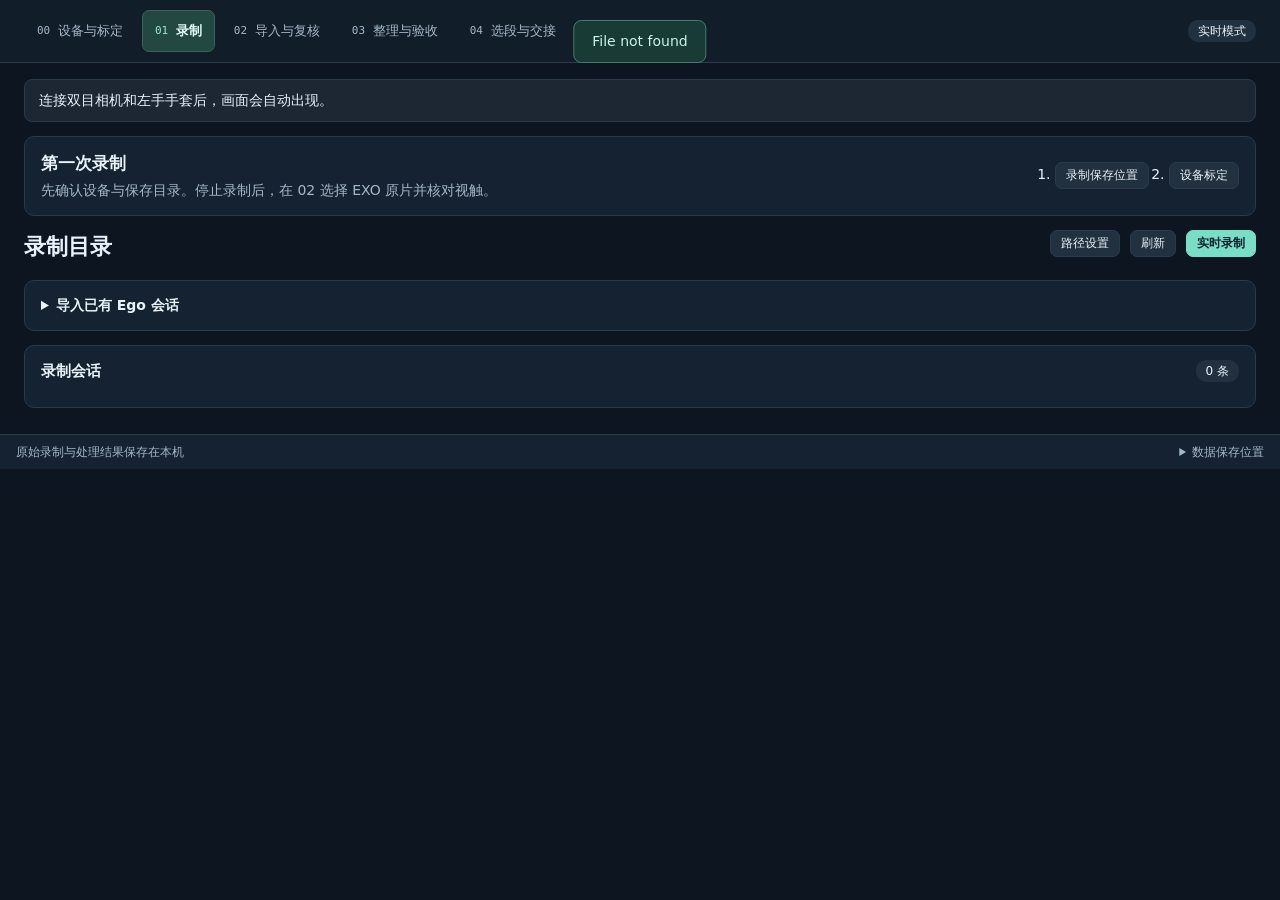
==== web/ego-workbench/capture/index.html @ d5cd76cb "Stage capture intake, review and processing as numbered steps" ====
<!doctype html>
<html lang="zh-CN"><head><meta charset="UTF-8"><meta name="viewport" content="width=device-width, initial-scale=1">
<title>Ego · 双目与手套采集</title><link rel="stylesheet" href="./style.css?v=capture-steps-1"></head>
<body>
<nav id="standaloneLinks" class="capture-tools release-links" aria-label="工作台" hidden>
  <a href="/ego-capture/" aria-current="page">采集与处理</a>
  <a href="/workflow/">物理交互工作流</a>
</nav>
<nav class="capture-tools" aria-label="采集工具">
  <div class="capture-tabs" role="tablist" aria-label="采集分栏">
    <button type="button" id="tabCalib" class="tab" data-tab="calib" role="tab" aria-controls="calib" aria-selected="false" tabindex="-1"><span aria-hidden="true">00</span>设备与标定</button>
    <button type="button" id="tabDirectory" class="tab active" data-tab="directory" role="tab" aria-controls="directory" aria-selected="true"><span aria-hidden="true">01</span>录制</button>
    <button type="button" id="tabIntake" class="tab" data-tab="intake" role="tab" aria-controls="intake" aria-selected="false" tabindex="-1"><span aria-hidden="true">02</span>导入与复核</button>
    <button type="button" id="tabQuality" class="tab" data-tab="quality" role="tab" aria-controls="quality" aria-selected="false" tabindex="-1"><span aria-hidden="true">03</span>整理与验收</button>
    <button type="button" id="tabReview" class="tab" data-tab="review" role="tab" aria-controls="review" aria-selected="false" tabindex="-1"><span aria-hidden="true">04</span>选段与交接</button>
  </div>
  <span id="modeTag" class="tag">实时模式</span>
</nav>
<main>
<aside id="jobPanel" class="job-panel hidden"><span class="spinner"></span>
<div><strong id="jobTitle"></strong><p id="jobText"></p></div></aside>
<div id="notice" role="status" aria-live="polite">连接双目相机和左手手套后，画面会自动出现。</div>
<div id="originBanner" role="alert" class="hidden"></div>

<section id="directory" class="page active" role="tabpanel" aria-labelledby="tabDirectory">
<section id="firstCaptureHelp" class="card capture-start" aria-labelledby="firstCaptureTitle">
  <div>
    <h2 id="firstCaptureTitle">第一次录制</h2>
    <p>先确认设备与保存目录。停止录制后，在 02 选择 EXO 原片并核对视触。</p>
  </div>
  <ol aria-label="录制步骤">
    <li><button type="button" class="small" data-open-capture-paths="storage">录制保存位置</button></li><li><button id="firstCaptureCalibration" type="button" class="small">设备标定</button></li>

  </ol>
</section>
<div class="section-heading" id="directoryHeading"><div><h2>录制目录</h2></div>
<div class="toolbar directory-actions">
<button type="button" class="small" data-open-capture-paths="storage">路径设置</button><button type="button" id="refreshSessions" class="small">刷新</button>
<button type="button" id="captureLive" class="small primary" aria-expanded="false" aria-controls="live">实时录制</button>
</div></div>
<details id="importPanel" class="card directory-import">
<summary>导入已有 Ego 会话</summary>
<p>先解压会话 ZIP，再把整个会话文件夹复制到这里。EXO 视频在「标定与同步」中单独选择。</p>
<div class="directory-path"><code id="captureInboxPath">正在读取导入目录…</code><button type="button" class="small quiet" data-copy-text="captureInboxPath" disabled>复制路径</button></div>
<p id="captureImportStatus" class="muted" role="status"></p></details>

<section id="live" class="page" aria-labelledby="liveTitle" hidden>
<div class="section-heading live-heading"><h3 id="liveTitle" tabindex="-1">实时录制</h3>
<div class="toolbar"><button type="button" id="liveOpenQr" class="small">同步二维码</button>
<button type="button" id="liveRefreshSources" class="small">刷新设备</button>
<button type="button" id="liveBackToDirectory" class="small">返回录制目录</button></div></div>
<article class="card quick-record">
<label>录制名称<input id="recordingName" maxlength="80" placeholder="录制 001" autocomplete="off"></label>
<div class="record-buttons"><span id="recordTimer" class="record-timer">未录制</span>
<button id="startRecord" class="primary" aria-describedby="recordReadiness" disabled>开始录制</button>
<button id="stopRecord" disabled>停止并保存</button></div>
<p id="recordReadiness" class="capture-readiness" role="status">正在检查录制设备…</p>
<label id="contactCalibrationOption" class="check" hidden><input id="contactCalibrationEnabled" type="checkbox" checked>任务前后做视触校准</label>
<div id="liveContactCalibration" class="live-contact-calibration" hidden>
<p id="liveContactPrompt" role="status"></p><button id="contactTaskBoundary" class="primary" type="button"></button>
</div>
<p id="recordingInfo" class="muted" role="status"></p>
</article>
<p id="liveSourceError" class="muted" role="status" hidden></p>
<div class="live-camera-grid">
<div class="camera-grid live-stereo">
<article class="card camera-source">
<div class="card-title"><h2>头戴双目 · CAM 0</h2><span id="resolution0" class="tag">—</span></div>
<figure class="feed"><img id="cam0" alt="头戴相机 CAM 0 实时画面"><div id="empty0" class="empty">等待相机画面</div></figure>
<label>双目串口<select data-capture-serial="camera" aria-label="头戴 CAM 0 双目串口" disabled><option value="">自动识别</option></select></label>
</article>
<article class="card camera-source">
<div class="card-title"><h2>头戴双目 · CAM 1</h2><span id="resolution1" class="tag">—</span></div>
<figure class="feed"><img id="cam1" alt="头戴相机 CAM 1 实时画面"><div id="empty1" class="empty">等待相机画面</div></figure>
<label>双目串口<select data-capture-serial="camera" aria-label="头戴 CAM 1 双目串口" disabled><option value="">自动识别</option></select></label>
</article></div>
<div class="camera-grid live-exo">
<article class="card camera-source">
<div class="card-title"><h2>EXO 1</h2><span id="exoStatus1" class="tag">未使用</span></div>
<figure class="feed"><img id="exoPreview1" alt="EXO 1 实时画面"><div id="exoEmpty1" class="empty">选择相机后预览</div></figure>
<label>视频来源<select data-capture-exo="exo1" aria-label="EXO 1 视频来源" disabled><option value="">不使用</option></select></label>
</article>
<article class="card camera-source">
<div class="card-title"><h2>EXO 2</h2><span id="exoStatus2" class="tag">未使用</span></div>
<figure class="feed"><img id="exoPreview2" alt="EXO 2 实时画面"><div id="exoEmpty2" class="empty">选择相机后预览</div></figure>
<label>视频来源<select data-capture-exo="exo2" aria-label="EXO 2 视频来源" disabled><option value="">不使用</option></select></label>
</article>
<article class="card camera-source">
<div class="card-title"><h2>EXO 3</h2><span id="exoStatus3" class="tag">未使用</span></div>
<figure class="feed"><img id="exoPreview3" alt="EXO 3 实时画面"><div id="exoEmpty3" class="empty">选择相机后预览</div></figure>
<label>视频来源<select data-capture-exo="exo3" aria-label="EXO 3 视频来源" disabled><option value="">不使用</option></select></label>
</article></div>
</div>
<article class="card quick-glove">
<div><h2>左手手套</h2><p id="gloveLiveStatus" class="muted">等待手套数据</p></div>
<div class="glove-preview" aria-hidden="true"><canvas id="gloveRawPreview" width="230" height="120"></canvas></div>
<label>手套串口<select data-capture-serial="glove" aria-label="手套串口" disabled><option value="">自动识别</option></select></label>
</article>
<details class="card live-qr" id="liveQrPanel"><summary>同步二维码</summary>
<div class="card-title"><div class="qr-actions">
<button id="toggleLiveQr" type="button" class="small" aria-controls="liveQrBody" aria-expanded="true">收起</button>
<button id="enlargeLiveQr" type="button" class="small quiet" disabled>放大</button>
</div></div>
<p id="phoneQrSetup" class="muted">手机连到和电脑相同的 Wi-Fi，打开下方地址。把手机放在标定板旁，让各路相机拍同一个持续更新的二维码。</p>
<div id="phoneQrLinkRow" class="directory-path" hidden><a id="phoneQrLink" target="_blank" rel="noopener"></a><button type="button" class="small quiet" data-copy-text="phoneQrLink">复制手机地址</button></div>
<p id="phoneQrMissing" class="muted">还没有手机地址。若已启动独立二维码服务，在下方填写它的局域网地址。</p>
<details id="phoneQrSettings" class="compact-details"><summary>设置手机地址</summary>
<form id="phoneQrAddressForm" class="phone-qr-address">
<label>二维码服务地址<input id="phoneQrAddress" type="url" placeholder="http://电脑局域网IP:端口/" autocomplete="off"></label>
<button type="submit" class="small">保存地址</button>
<p id="phoneQrAddressStatus" role="status" class="muted"></p>
</form></details>
<div id="liveQrBody" class="qr-display-slot">
<div id="liveQrDisplay" class="qr-clock-display">
<div id="liveQrCode" class="qr-canvas" aria-label="采集电脑时钟二维码" hidden></div>
<p id="liveQrStatus" class="muted" role="status">未录制，二维码已暂停</p>
</div></div>
<dialog id="liveQrDialog" class="qr-dialog" aria-labelledby="liveQrDialogTitle">
<div class="card-title"><h2 id="liveQrDialogTitle">同步二维码</h2>
<form method="dialog"><button type="submit" class="small">关闭放大</button></form></div>
<div id="liveQrDialogBody" class="qr-display-slot"></div>
</dialog>
</details>
<details class="card live-more" id="liveMore"><summary>更多录制工具</summary>
<div class="status-strip">
<div><i id="cameraDot"></i><span>双目相机</span><strong id="cameraStatus">检查连接…</strong></div>
<div><i id="gloveDot"></i><span>手套</span><strong id="gloveStatus">检查连接…</strong></div>
<div><i id="poseDot"></i><span>手部姿态</span><strong id="poseStatus">模型启动中…</strong></div></div>
<details class="compact-details"><summary>分项录制与研究标记</summary>
<div class="form-grid">
<label>物体编号<input id="objectId" maxlength="64" placeholder="例如 cup_01" required></label>
<label>场景编号<input id="sceneId" value="scene_001" maxlength="64" required></label>
<label>材质<select id="material"><option value="unknown" selected>未确认</option><option value="foam">泡沫</option><option value="transparent">透明</option><option value="opaque">不透明参照</option><option value="other">其他</option></select></label>
<label>数据划分<select id="split"><option value="train">训练集</option><option value="val">验证集 · 另一物体</option><option value="test">测试集 · 再一个物体</option></select></label>
</div>

<div class="toolbar"><button id="startDetailedRecord" type="button" class="small" disabled>按研究设置开始</button></div>
<button id="startUnlimitedRecord" type="button" class="small" disabled>不限额录制</button>
<p class="muted">仅长时实验使用。跳过会话时长、大小和可用空间检查。</p>

<div class="markers"><button id="contactMarker" class="small quiet">标记接触</button>
<button id="releaseMarker" class="small quiet">标记松开</button>
<span>标记供复查定位</span></div>

</details>
<article class="camera-diagnostics">
<div class="toolbar"><span id="previewStale" class="tag hidden">预览数据过期</span>
<button id="replay" class="small quiet">历史回放</button>
<button id="liveMode" class="small quiet">返回实时</button></div>
<section class="live-hand pose-card"><div class="card-title"><h2>实时手套骨架与触觉</h2><div class="status-tags"><span id="emfPoseTag" class="tag soft">—</span><span id="retargetStatus" class="tag">等待 SDK</span></div></div><div class="hand-controls"><label class="number-label"><input type="checkbox" id="handTactileToggle" checked> EMF 图层</label><label class="number-label"><input type="checkbox" id="handPressureToggle" checked> 触觉点</label><span id="handFrameTag" class="tag soft">wrist_local</span></div><div id="handCamBanner" class="hand-banner hidden"></div><div class="hand-view"><div class="hand-stage"><canvas id="handSkeletonCanvas" width="920" height="1080" aria-label="25 点手部骨骼三维可视化"></canvas></div><div class="hand-side"><div class="hand-legend" id="handLegend"></div><div class="hand-readout" id="handReadout">等待 25 点骨骼数据。</div><p class="hand-hint">拖拽旋转 · 滚轮缩放 · 双击复位。压感图层显示原始计数，绘制圆垫需要静置基线。</p>
<details class="compact-details"><summary>触觉图层说明</summary><p class="hand-hint">骨架是手套 SDK 输出的腕部局部姿态。EMF 图层显示各指响应，触觉点按原始压感计数显示强弱。点位按传感器分区近似铺在手上。采集静置基线后可显示相对基线的变化。</p></details></div></div><div id="emfPoseGrid" class="pose-grid"><span class="muted">等待有效手套帧。</span></div><p id="skeletonStatus" class="muted">25 点骨骼：等待 SDK。</p><details class="compact-details"><summary>24 个关节角与 25 点坐标（数值）</summary><div id="jointCommandGrid" class="joint-grid"><span class="muted">等待官方关节角输出。</span></div></details></section>
<details class="link-diagnostics">
  <summary><strong>设备诊断与链路统计</strong><span id="modeBadge" class="tag soft">实时</span></summary>
  <dl class="link-stats" id="linkStats">
    <div><dt>相机帧</dt><dd id="camFrames">0</dd></div>
    <div><dt>相机无效／残帧</dt><dd id="camBad">0</dd></div>
    <div><dt>相机速率</dt><dd id="camRate">— Hz</dd></div>
    <div><dt>相机字节</dt><dd id="camBytes">0</dd></div>
    <div><dt>手套帧</dt><dd id="gloveFrames">0</dd></div>
    <div><dt>手套无效／残帧</dt><dd id="gloveBad">0</dd></div>
    <div><dt>手套速率</dt><dd id="gloveRate">— Hz</dd></div>
    <div><dt>手套字节</dt><dd id="gloveBytes">0</dd></div>
    <div><dt>本次录制 · 相机</dt><dd id="sessCam">—</dd></div>
    <div><dt>本次录制 · 手套</dt><dd id="sessGlove">—</dd></div>
    <div><dt>磁盘剩余</dt><dd id="diskFree">—</dd></div>
  </dl>
  <p class="muted">帧、速率和字节从设备连接起算。本次录制的增量随会话保存。</p>
  <p class="muted" id="clockStatus">相机校时：未发送。视触时间对应仍未验证。</p>
  <div id="deviceReport" class="muted"></div>
  <p class="muted">串口双路 HEVC 采用 COBS 与 protobuf 协议。</p>
</details>

</article>
<div class="bottom-grid">
<article class="card">
<div class="card-title"><h2>实时触觉监测</h2><span id="touchStale" class="tag hidden">触觉数据过期</span><span id="touchBadge" class="tag">等待数据</span></div>
<p class="chart-label">最近的触觉响应 · 原始计数</p><canvas id="touchCanvas" width="900" height="160" aria-label="触觉原始响应随时间变化"></canvas>
<div class="raw-tactile-grid"><div><p class="chart-label">23 × 20 原始压感网格</p><canvas id="pressureCanvas" width="460" height="300" aria-label="23乘20压感原始网格"></canvas>
</div><div><p class="chart-label">手套原始传感器值</p><canvas id="sensorCanvas" width="360" height="110" aria-label="手套传感器原始值"></canvas></div></div>
<div class="touch-controls"><button id="baseline">采集静置基线 · 3 秒</button>
<span id="touchValue" class="muted">原始相对值，尚未换算为压力</span><span id="pressureValue" class="muted">压感网格等待数据</span></div>
<p id="sensorSummary" class="muted">等待手套触觉通道数据…</p>
<details><summary>数据含义与局限</summary><p>界面显示配置选定的字节通道原始值（按 2026-09-17 探针证据分组到各手指位点；位点分组尚未由操作员显式确认）。基线为相对响应，不是压力标定。「采集静置基线 · 3 秒」同时保存接触字节的逐字节中位数与 23×20 压感网格的逐格中位数（后者是触觉点图层的静置零点；缺失时该图层不画接触圆垫）。原始计数无单位、无标定曲线，两者都不是压力。手套厂牌/型号/IMU 未确认（VID 0483 / PID 5739 仅为通用 STM32 串口设备）。</p></details>
</article>
<article class="card guided-card" id="guidedCapture" aria-label="单次时间轴分项采集">
<div class="card-title"><h2>单次时间轴 · 分项采集</h2><span id="guidedProgress" class="tag">准备中</span></div>
<label class="guided-source">分项时间轴<select id="guidedSource"><option value="">新建时间轴</option></select></label>
<p id="guidedObjectHint" class="muted">一条时间轴使用同一个交互物体，可连续采集多段操作并为每段填写标签。</p>
<div id="guidedGroups" class="guided-groups" role="group" aria-label="采集分组"></div>
<div id="guidedStatus" class="guided-status" role="status" aria-live="polite">正在读取采集任务…</div>
<div id="guidedRows" class="guided-rows"></div>
<div class="toolbar guided-actions"><button id="guidedFinish" class="primary" disabled>■ 保存整条时间轴</button><button id="guidedNew" class="small" disabled>新建下一条时间轴</button><button id="guidedUndo" class="small hidden">撤销移除</button></div>
<div id="guidedSelected" class="muted" role="status"></div>
<button id="guidedReview" type="button" class="small" disabled>复查所选片段</button>
<div id="guidedTimeline" class="guided-timeline" aria-label="已录制任务片段"></div>
<p id="guidedSession" class="muted"></p>
<details><summary>分项采集说明</summary><p class="muted">分项之间仍持续录制。选择一种类型并填写标签，开始与结束只标记本段时间；采集完多段后再保存整条时间轴。</p><p class="muted">参考分段按需要录，主要时间用于采集实际操作。成功和失败都可以保留为独立分段。</p></details>
</article>
</div>
</details>
</section>


<article class="card directory-list" id="directoryList"><div class="card-title"><h3>录制会话</h3><span id="sessionCount" class="tag">0 条</span></div>
<div id="sessionTable" class="session-list"></div>
<select id="sessionSelect" hidden aria-label="当前录制"></select></article>
</section>
<section id="quality" class="page card directory-quality" role="tabpanel" aria-labelledby="tabQuality" hidden>
<div class="section-heading session-heading"><div><h3 id="qualityTitle" tabindex="-1">整理与验收</h3><p id="qualityRecording" class="muted"></p></div>
<label>录制会话<select id="qualitySession"></select></label></div>
<p id="qualityChoose" class="muted">请选择一条已保存的录制。</p>
<div id="qualityContent" hidden>
<article class="card qc-processing">
<div class="card-title"><h3>录制整理</h3><span id="qcStatus" class="tag" role="status">待整理</span></div>
<p id="qualityIntakeSummary" class="muted"></p>
<div id="qcMetrics" class="qc-metrics" hidden>
<div><span>双目配对</span><strong id="qcStereoCount">—</strong></div>
<div><span>有效手套帧</span><strong id="qcGloveCount">—</strong></div>
<div><span>接触候选区间</span><strong id="qcContactCount">—</strong></div></div>
<p id="qcJobMessage" class="qc-message muted" role="status"></p>
<div class="toolbar"><button type="button" id="closeQuality" class="small">回到 02 导入与复核</button>
<button type="button" id="process" class="primary">开始整理</button>
<button type="button" id="qualityOpenReview" class="small" disabled>去 04 选段与交接</button></div>
</article>
<div class="qc-calibration-grid">
<article class="card">
<div class="card-title"><h3>本次录制使用的标定</h3></div>
<p class="muted">整理使用保存录制时记录的参数和触觉基线。设备的重新标定入口在 00。</p>
<dl id="qcOriginalSetup" class="qc-facts"></dl>
<div class="toolbar"><button type="button" id="openDeviceCalibration" class="small">去 00 标定设备</button></div>
</article>
<article class="card">
<div class="card-title"><h3>对照其他录制的标定</h3></div>
<p class="muted">选一条历史录制查看参数记录和验证状态，仅用于对照。</p>
<label>对照录制<select id="reviewSetup"></select></label>
<p id="reviewSetupStatus" class="muted" role="status"></p>
</article></div>
<article class="card">
<div class="card-title"><h3>同步检查</h3><span id="qcQrStatus" class="tag"></span></div>
<dl id="qcSyncFacts" class="qc-facts"></dl><dl id="qcIntakeFacts" class="qc-facts" hidden></dl>
<p class="muted">二维码结果用于校正视频时间。手套的采样延迟可在「标定与同步」用一次可见的触觉动作检查。</p>
<details class="compact-details"><summary>查看完整整理报告</summary><pre id="qualitySummary" class="muted"></pre></details>
</article></div>
</section>
<section id="review" class="page" role="tabpanel" aria-labelledby="tabReview" hidden>
<div class="section-heading session-heading">
<div><h2>选段与交接</h2><p id="sessionSummary" class="review-session-summary muted" role="status">选择录制后可以复查双目、触觉和事件。</p></div>
<label>录制会话<select id="reviewSession"></select></label></div>
<p id="reviewEmpty" class="card muted">从上方选择一条录制。</p>
<button id="reviewStartQuality" type="button" class="primary" hidden>去 03 整理与验收</button>
<div id="reviewContent" hidden>
<div class="review-layout">
<article class="card review-player" aria-labelledby="reviewPlayerTitle">
<div class="card-title"><h3 id="reviewPlayerTitle">双目回放</h3><span id="reviewTime" class="tag">—</span></div>
<div class="camera-grid review-cameras">
<figure><div class="feed"><img id="reviewImage0" class="review-image" alt="复查相机 0"><span class="empty">暂无 CAM 0 画面</span></div><figcaption>CAM 0</figcaption></figure>
<figure><div class="feed"><img id="reviewImage1" class="review-image" alt="复查相机 1"><span class="empty">暂无 CAM 1 画面</span></div><figcaption>CAM 1</figcaption></figure>
</div>
<div class="review-timeline">
<input id="reviewSlider" type="range" min="0" max="0" step="1" value="0" aria-label="定位双目回放帧">
<div class="review-timeline-times"><span id="reviewTimelineStart">—</span><span id="reviewTimelineEnd">—</span></div>
</div>
<div class="toolbar review-playback">
<button id="reviewPlay" type="button" class="small primary" disabled>播放</button>
<button id="reviewPrevious" type="button" class="small" disabled>上一帧</button>
<button id="reviewNext" type="button" class="small" disabled>下一帧</button>
<label class="review-speed">倍速<select id="reviewSpeed"><option value="0.5">0.5×</option><option value="1" selected>1×</option><option value="2">2×</option><option value="4">4×</option></select></label>
<label class="check"><input id="reviewLoop" type="checkbox">循环</label>
<span id="reviewFrameTag" class="muted">0 / 0 帧</span></div>
<p id="reviewPlaybackNote" class="muted" role="status"></p>
<button id="reviewContactCalibration" type="button" class="small" hidden>核对视触校准</button>
<button id="reviewOpenQuality" type="button" class="small" hidden>查看本次录制的整理详情</button>
</article>
<aside class="review-side">
<article class="card review-range-card">
<div class="card-title"><h3>复查范围</h3></div>
<label>录制分段<select id="reviewSegment"><option value="">整条会话</option></select></label>
<p id="reviewRangeStats" class="muted" role="status">整条会话</p>
<div class="toolbar">
<button id="reviewOpenEvents" type="button" class="small primary" aria-controls="reviewAnnotations" aria-expanded="false">展开事件标注</button>
<button id="reviewOpenWorkflow" type="button" class="small" hidden>在工作流查看</button>
</div>
</article>
<details class="card review-events" id="reviewAnnotations">
<summary>事件标注 <span id="reviewAnnotationScope" class="muted">整条会话</span></summary>
<form id="manualEventForm" class="manual-event-form" hidden>
<div class="card-title"><h4>在当前帧补标</h4><span id="manualEventTime" class="tag">—</span></div>
<label>事件标签<input id="manualEventLabel" required maxlength="80" placeholder="例如 首次接触"></label>
<label>备注（可选）<input id="manualEventNote" maxlength="500"></label>
<div class="toolbar"><button id="manualEventSave" class="small primary" type="submit">保存标注</button><button id="manualEventCancel" class="small" type="button" hidden>取消编辑</button></div>
</form>
<p id="manualEventStatus" class="muted" role="status"></p>
<div id="manualEventList" class="manual-event-list"></div>
<div class="recorded-tactile-layout">
<div id="eventReview" class="muted">展开后读取所选区间的触觉事件。</div>
<div class="recorded-pressure"><strong>手套原始压感</strong>
<canvas id="recordedPressure" width="220" height="253" aria-label="当前回放时间的手套原始触觉矩阵"></canvas>
<p id="recordedPressureTime" class="muted">定位到某一时刻后显示。</p>
<div class="recorded-hand">
<strong>手套骨架 · 腕部局部</strong>
<div class="hand-layer-options">
<label class="check"><input id="recordedTaxelToggle" type="checkbox" checked>触觉点</label>
<label class="check"><input id="recordedEmfToggle" type="checkbox" checked>EMF 图层</label>
</div>
<canvas id="recordedHandCanvas" width="320" height="300" aria-label="当前回放时间的原始手套骨架和触觉图层"></canvas>
<p id="recordedHandStatus" class="muted" role="status">定位到某一时刻后显示。</p>
</div></div></div>
<details data-full-workflow class="review-policy compact-details" id="reviewPolicy">
<summary>工作流 04 候选标注</summary>
<div class="toolbar"><button type="button" id="refreshPolicyLabels" class="small" disabled>刷新候选</button></div>
<p id="policyLabelStatus" class="muted" role="status">选择已加入工作流的片段后查看。</p>
<div id="policyLabels" class="policy-labels"></div></details>
</details>
<details class="card review-range-editor" id="reviewPublish">
<summary>自选区间与送入工作流</summary>
<div class="toolbar">
<button id="reviewMarkStart" type="button" class="small">设当前时间为起点</button>
<button id="reviewMarkEnd" type="button" class="small">设当前时间为终点</button>
</div>
<div class="form-grid">
<label>开始（秒）<input id="workflowSegmentStart" type="number" min="0" step="0.000001"></label>
<label>结束（秒）<input id="workflowSegmentEnd" type="number" min="0" step="0.000001"></label>
<label>片段名<input id="workflowSegmentName" maxlength="96" placeholder="例如 normal-1"></label>
<label>类别<select id="workflowSegmentCategory"><option value="normal">正常操作</option><option value="miss">抓取失败</option><option value="adjust">调整操作</option><option value="abort">中止操作</option><option value="reference">标定／参考</option></select></label>
</div>
<div class="toolbar"><button id="reviewPreviewRange" type="button" class="small">应用选区</button><button id="workflowSegmentPublish" type="button" class="small">加入工作流</button></div>
<p id="workflowSegmentStatus" class="muted" role="status"></p>
</details>
<details class="card compact-details"><summary>录制文件</summary>
<div class="toolbar"><button id="exportBtn" type="button" class="small">导出完整原始录制 ZIP</button><button id="deleteSession" type="button" class="small quiet danger">删除所选录制</button></div>
<div id="exportReceipt" class="export-receipt" hidden>
<p id="exportMessage" role="status"></p>
<div class="directory-path"><code id="exportLocation"></code><button type="button" class="small quiet" data-copy-text="exportLocation">复制 ZIP 路径</button></div>
</div><div id="loaderResult" class="loader-result"></div></details>
</aside></div>
</div>
</section>
<section id="calib" class="page" role="tabpanel" aria-labelledby="tabCalib" hidden>
<div class="section-heading calib-heading"><h2>设备与标定</h2>
<div class="toolbar"><a class="small tool-link" href="./api/exo/board.png" download="ego-charuco-8x5-25mm.png">下载桌面标定板</a>
<button id="calibOpenLive" type="button" class="primary small">去 01 录制</button></div></div>
<nav class="calib-nav" aria-label="标定工具">
<button type="button" data-calib-view="calibDevices" aria-controls="calibDevices" aria-pressed="true">当前设备标定</button>

<button type="button" data-calib-view="calibAdvanced" aria-controls="calibAdvanced" aria-pressed="false">高级工具</button>
</nav>


<div id="calibDevices" class="calib-pane">
<div class="calib-actions-grid">
<article class="card calib-task">
<div class="card-title"><h3>左右目确认</h3><button id="refreshCalib" type="button" class="small quiet">刷新设备</button></div>
<p class="muted">遮住一只镜头，观察哪一路变暗，再指定物理左右目。</p>
<div id="eyeCheckRows" class="calib-eye-fields" role="status">正在读取相机…</div>
<div class="toolbar"><button id="submitEyeCheck" class="primary">保存左右目</button></div>
</article>
<article class="card calib-task qnbot-calibration-card">
<div class="card-title"><h3>左手手套</h3></div>
<div class="toolbar"><button id="calibTouchBaseline" type="button" class="small">采集静置基线 · 3 秒</button></div>
<p class="muted" id="calibBaselineStatus"></p>
<div id="qnbotCalibrationState" class="muted" role="status">正在读取 OpenXR 标定…</div>
<div class="toolbar"><button id="startQnBotCalibration" class="primary">重新标定 OpenXR</button><button id="reuseQnBotCalibration" class="small">使用上次标定</button><button id="captureQnBotCalibration" class="small" disabled>采集当前姿势</button><button id="cancelQnBotCalibration" class="small" disabled>取消</button></div>
</article>
</div>
<details class="card calib-diagnostics"><summary>设备参数与校验状态</summary>
<div class="toolbar calibration-evidence-tools">
  <label>查看来源 <select id="deviceEvidenceSource"><option value="">当前连接设备</option></select></label>
  <input id="deviceEvidenceFile" type="file" accept=".json,application/json" hidden>
  <button type="button" id="openDeviceEvidenceFile" class="small">打开标定档案</button>
  <button type="button" class="small" data-open-capture-paths="calibration">设置 EXO 与手套档案</button>
</div>
<div id="liveDeviceEvidence">
  <div id="calibPanels" class="calib-grid"></div>
  <details><summary>完整校验条件</summary><div id="calibWizard" class="muted"></div>
  <ul id="calibUnverified" class="muted"></ul></details>
</div>
<div id="savedDeviceEvidence" hidden>
  <p id="deviceEvidenceStatus" class="muted" role="status"></p>
  <div id="deviceEvidenceItems" class="calib-grid"></div>
</div></details>
</div>

<div id="calibAdvanced" class="calib-pane" hidden>
<article class="card calib-task"><div class="card-title"><h3>手与相机空间标定</h3></div>
<details class="compact-details"><summary>AprilTag 坐标约定</summary>
<p>腕部为原点，单位为米。+x 朝手背，+y 朝拇指，+z 朝手指。验证精度需要独立留出点。</p></details>
<div id="markerLayoutRows" class="muted">正在读取标记…</div>
<div class="toolbar"><button id="addMarkerRow" class="small">添加标记</button>
<button id="saveMarkerLayout" class="small">保存位置</button>
<button id="runMarkerCalibration" class="primary">用实时画面标定</button>
<button id="useSessionFrame" class="small">用录制帧标定</button></div>
<div id="markerCalibResult" class="loader-result"></div>
<p class="muted small-text" id="markerLayoutNote"></p></article>
<details id="probe" class="card compact-details"><summary>手套标定、触觉映射与实时诊断</summary>
<div class="section-heading"><div><h2>触觉信号</h2><p>实时查看并采集原始触觉响应。手势状态仅作为可复现输入记录，不自动解释为压力或关节角。</p></div><span id="probeVersionTag" class="tag">映射版本 —</span></div>
<div class="probe-action-grid">
<article class="card"><div class="card-title"><h2>触觉状态采集</h2><span id="probeBaselineTag" class="tag">基线未采集</span></div><div id="probeStatuses" class="muted"></div><div class="toolbar"><label>按压位置<select id="probePos"></select></label><button id="probeBaseline" class="primary">静置基线 3 秒</button><button id="probePress" class="small">按压 4 秒</button><button id="probeBend" class="small">弯曲对照 4 秒</button><button id="probeRest" class="small">静置对照 4 秒</button></div><div class="toolbar"><button id="probeRelaxed" class="small">正常放松手掌静置 4 秒</button><button id="probeFist" class="small">手掌握拳 4 秒</button><button id="probeTogether" class="small">五指并拢 4 秒</button><button id="probeRefresh" class="small quiet">刷新结果</button></div><div id="probeTrialInfo" class="muted">先采集基线，再采集手势或按压状态。</div><div class="probe-plots"><div><p class="chart-label">试验时序</p><canvas id="probeTrialCanvas" width="640" height="170"></canvas></div><div><p class="chart-label">各通道响应</p><canvas id="probeTrialBars" width="640" height="120"></canvas></div></div><div id="probeCandidates"></div><div id="probeDiscovery"></div></article>
<article class="card"><div class="card-title"><h2>一键采集 24 步状态序列</h2><span id="probeSeqTag" class="tag">未运行</span></div><div id="probeSeqStatus" class="muted">包含放松、握拳、五指并拢、弯曲、按压和对照。</div><div class="toolbar"><button id="probeSeqStart" class="primary">开始序列</button><button id="probeSeqStop" class="small" disabled>停止</button></div><div id="probeSeqResults" class="muted">尚无完成步骤。</div></article>
</div>
<details class="compact-details"><summary>高级：运动标定、映射标签与解码审计</summary><article class="card"><div class="card-title"><h2>运动传感组标定</h2><span id="mcalTag" class="tag">未运行</span></div><div id="mcalStatus" class="muted">尚未运行。</div><div class="toolbar"><button id="mcalStart" class="small">开始运动标定</button><button id="mcalStop" class="small" disabled>停止</button></div><div id="mcalResults" class="muted"></div><div id="mcalResult" class="muted"></div></article><article class="card"><h2>映射标签（操作员确认）</h2><div class="probe-labels" id="probeLabels"></div><div class="toolbar"><label>备注<input id="probeNote" maxlength="200"></label><button id="probeSaveMap" class="small">保存映射</button></div></article><article class="card"><h2>试验矩阵与解码审计</h2><div id="probeMatrix" class="muted">尚无试验记录。</div><details><summary>原始字节审计</summary><div id="probeDecodeAudit" class="muted">尚无数据。</div></details></article></details>
</details>
</div>
</section>
<section id="intake" class="page" role="tabpanel" aria-labelledby="tabIntake" hidden>
<div class="section-heading intake-heading"><h2>导入与复核</h2>
<label>录制会话 <select id="calibSyncSession"></select></label></div>
<div class="card intake-summary">
<p id="intakeSummary" class="muted" role="status">选择一条已保存的录制。</p>
<button id="calibOpenSnapshot" type="button" class="primary" disabled>去 03 整理与验收</button>
</div>
<nav class="calib-nav" aria-label="录后检查">
<button type="button" data-calib-view="calibClocks" aria-controls="calibClocks" aria-pressed="true">EXO 原片与标定</button>
<button id="calibContactTab" type="button" data-calib-view="calibContact" aria-controls="calibContact" aria-pressed="false" hidden>视触复核</button>
</nav>
<section id="calibContact" class="calib-pane" aria-labelledby="contactReviewTitle" hidden>
<div id="contactCalibrationReview" class="card contact-calibration-review">
<header class="contact-review-header">
<h3 id="contactReviewTitle" tabindex="-1">视触校准</h3>
<div class="contact-review-controls">
<div id="contactReviewParts" class="contact-review-parts" role="radiogroup" aria-label="任务时段">
<label><input type="radio" name="contactPart" value="before" checked><span>任务前<small class="contact-part-state" hidden></small></span></label>
<label><input type="radio" name="contactPart" value="after"><span>任务后<small class="contact-part-state" hidden></small></span></label>
</div>
<select id="contactReviewCamera" aria-label="相机"></select>
</div>
</header>
<p id="contactReviewStatus" class="contact-review-status" role="status" hidden></p>
<button id="retryContactPreview" type="button" class="small" hidden>准备复核画面</button>
<div id="contactReviewFrames" hidden>
<div class="contact-review-images">
<figure><figcaption>上一帧 <time id="contactPreviousTime"></time></figcaption><img id="contactPreviousImage" alt="上一帧画面"></figure>
<figure class="contact-current-frame"><figcaption>首次接触帧 <time id="contactCurrentTime"></time></figcaption><img id="contactCurrentImage" alt="待确认的首次接触画面"></figure>
</div>
<div class="contact-review-step">
<button id="contactPreviousFrame" aria-label="上一帧" type="button">‹</button>
<input id="contactFrame" type="range" aria-label="接触帧" step="1">
<button id="contactNextFrame" aria-label="下一帧" type="button">›</button>
<output id="contactFrameCount"></output>
</div>
</div>
<div id="contactReviewTactile" class="contact-review-tactile" hidden>
<div class="contact-touch-time">
<label for="contactTouch">触觉起点</label>
<output id="contactTouchTime" for="contactTouch"></output>
<button id="contactClearTouch" type="button" class="small quiet" aria-label="清除触觉起点" hidden>清除</button>
</div>
<canvas id="contactTactileGraph" width="1100" height="88" aria-label="触觉曲线，点击标记起点"></canvas>
<input id="contactTouch" type="range" step="1">
<div id="contactPreviewKey" class="contact-preview-key" hidden>
<span><i class="contact-key-original"></i>原始触觉</span>
<span><i class="contact-key-preview"></i>补偿预览</span>
<span><i class="contact-key-band"></i>视觉接触区间</span>
</div>
<p id="contactPreviewShift" class="contact-preview-shift" hidden></p>
</div>
<footer class="contact-review-footer">
<div class="contact-review-meta">
<p id="contactReviewResult" role="status" hidden></p>
<span id="contactClockBasis" class="muted" hidden></span>
<strong id="contactTimingState" hidden></strong>
</div>
<div class="contact-review-actions">
<button id="contactOpenTask" class="small quiet" type="button" disabled>去 03 整理与验收</button>
<button id="contactSkip" class="small" type="button" disabled>跳过</button>
<button id="contactConfirm" class="primary small" type="button" disabled>确认视觉帧</button>
</div>
</footer>
</div>
</section>
<div id="calibClocks" class="calib-pane">
<article id="exoSetup" class="card calib-task">
<div class="card-title"><h3>固定 EXO 相机</h3></div>
<div class="toolbar exo-file-actions">
  <button id="chooseIntakeVideo" type="button" class="small">添加 EXO 原片</button>
  <button id="chooseIntakeProfile" type="button" class="small">添加内参 JSON</button>
</div>
<details class="compact-details"><summary>已配置的素材目录</summary><dl class="exo-directories">
  <dt>原始录像和标定录像</dt><dd class="directory-path"><code id="exoVideoDirectory">正在读取…</code><button type="button" class="small quiet" data-copy-text="exoVideoDirectory" disabled>复制路径</button></dd>
  <dt>内参 JSON</dt><dd class="directory-path"><code id="exoProfileDirectory">正在读取…</code><button type="button" class="small quiet" data-copy-text="exoProfileDirectory" disabled>复制路径</button></dd>
</dl></details>
<details id="exoTableTools" class="compact-details"><summary>桌面标定资料</summary>
  <p><code>exo1-task.mp4</code> 是录下动作和首尾二维码的原视频，<code>exo1-table.mp4</code> 是固定桌面板录像。有 <code>exo1-lens.json</code> 就选内参档案，否则选多角度拍板的 <code>exo1-intrinsics.mp4</code>。文件名可自定。</p>
  <div class="toolbar"><a class="tool-link" href="./api/exo/intrinsics-example" download="ego-exo-intrinsics.example.json">下载内参 JSON 示例</a>
  <label>实测格长（mm）<input id="exoSquareMm" type="number" value="25" min="15" max="40" step="0.01" required></label></div>
</details>
<div class="toolbar">
<button id="addExo" type="button" class="small">添加 EXO</button>
<button id="refreshExo" type="button" class="small quiet">刷新文件</button>
</div>
<div id="exoRows" class="calib-actions-grid"></div>
<div class="toolbar">
<button id="processExo" type="button" class="small primary" disabled>保存 EXO 选择</button>
<button id="readExoReport" type="button" class="small">查看结果</button>
<a id="exoReport" class="tool-link" download="exo-session.json" hidden>下载处理记录</a>
</div>
<p id="exoReady" class="muted" role="status">请先选择录制会话。</p>
<p id="exoStatus" role="status" class="muted"></p>
<ul id="exoCameraResults" class="exo-results" hidden></ul>
</article>
<details class="card compact-details clock-only"><summary>更多对时工具</summary>
<div class="toolbar">
<button id="calibShowLiveQr" type="button" class="small">去实时录制显示二维码</button>
<a class="tool-link" href="./qr-timecode.html" target="_blank" rel="noopener">打开独立二维码</a>
</div>
<label for="qrVideos">Exo 原始视频（可选）</label>
<div class="calib-video-source">
<select id="qrVideos" size="3" multiple aria-describedby="qrVideoFolder"></select>
<button type="button" class="small quiet" id="refreshQrVideos">刷新视频</button>
</div>
<details class="calib-input-guide" id="qrVideoFolder"><summary>导入 MP4／MOV</summary><p>将文件放入 <code id="qrVideoDirectory"></code>，再刷新视频列表。</p></details>
<div class="toolbar">
<button type="button" class="small primary" id="runQrSync">计算时间映射</button>
<button type="button" class="small" id="readQrReport">查看已有结果</button>
<a id="qrReport" download="qr-sync.json" class="tool-link" hidden>下载 JSON</a>
</div>
<p id="qrResult" class="muted" role="status"></p>
<div class="calib-latency">
<button id="runSyncCheck" type="button" class="small quiet">检查视触延迟</button>
<details class="calib-input-guide"><summary>怎么拍敲击测试</summary><p>仅首次验收、换设备或同步异常时，用戴手套的手在镜头前敲击，录制开头、中段和结尾各做一次。</p></details>
<p id="syncResult" class="muted" role="status"></p>
</div>
</details>
</div>

</section>
</main>
<footer><span>原始录制与处理结果保存在本机</span>
<details><summary>数据保存位置</summary><div class="directory-path"><code id="outputPath"></code><button type="button" class="small quiet" data-copy-text="outputPath" disabled>复制路径</button></div></details></footer>
<dialog id="capturePathDialog" class="capture-path-dialog" aria-labelledby="capturePathTitle">
<form id="capturePathForm">
  <div class="card-title"><h2 id="capturePathTitle">路径设置</h2><button type="button" id="closeCapturePaths" class="small">关闭</button></div>
  <div class="capture-path-fields">
    <label for="captureOutputRoot">录制保存目录</label>
    <input id="captureOutputRoot" name="output_root" required spellcheck="false" autocomplete="off">
    <button type="button" class="small" data-browse-path="output_root" aria-label="浏览录制保存目录">浏览</button>
  </div>
  <p id="activeCapturePath" class="muted capture-path-active"></p>
  <details id="captureImportPaths" class="compact-details">
    <summary>导入与导出</summary>
    <div class="capture-path-fields">
      <label for="captureImportRoot">会话导入目录</label>
      <input id="captureImportRoot" name="import_root" spellcheck="false" autocomplete="off">
      <button type="button" class="small" data-browse-path="import_root" aria-label="浏览会话导入目录">浏览</button>
      <label for="captureExportRoot">ZIP 导出目录</label>
      <input id="captureExportRoot" name="export_root" spellcheck="false" autocomplete="off">
      <button type="button" class="small" data-browse-path="export_root" aria-label="浏览 ZIP 导出目录">浏览</button>
    </div>
  </details>
  <details id="captureCalibrationPaths" class="compact-details">
    <summary>EXO 与手套档案</summary>
    <div class="capture-path-fields">
      <label for="captureExoVideoRoot">EXO 视频目录</label>
      <input id="captureExoVideoRoot" name="exo_video_root" spellcheck="false" autocomplete="off">
      <button type="button" class="small" data-browse-path="exo_video_root" aria-label="浏览 EXO 视频目录">浏览</button>
      <label for="captureExoProfileRoot">EXO 内参目录</label>
      <input id="captureExoProfileRoot" name="exo_profile_root" spellcheck="false" autocomplete="off">
      <button type="button" class="small" data-browse-path="exo_profile_root" aria-label="浏览 EXO 内参目录">浏览</button>
      <label for="captureExoVideoFiles">单独添加视频</label>
      <textarea id="captureExoVideoFiles" name="exo_video_files" rows="2" placeholder="每行一个文件路径" spellcheck="false"></textarea>
      <button type="button" class="small" data-browse-path="exo_video_files" aria-label="选择 EXO 视频文件">添加</button>
      <label for="captureExoProfileFiles">单独添加内参</label>
      <textarea id="captureExoProfileFiles" name="exo_profile_files" rows="2" placeholder="每行一个 JSON 文件路径" spellcheck="false"></textarea>
      <button type="button" class="small" data-browse-path="exo_profile_files" aria-label="选择 EXO 内参文件">添加</button>
      <label for="captureQnbotRuntime">QnBot 运行环境</label>
      <input id="captureQnbotRuntime" name="qnbot_runtime_python" placeholder="可选 · python.exe" spellcheck="false" autocomplete="off">
      <button type="button" class="small" data-browse-path="qnbot_runtime_python" aria-label="选择 QnBot 运行环境">浏览</button>
    </div>
  </details>
  <details class="compact-details">
    <summary>离线回放</summary>
    <div class="capture-path-fields">
      <label for="captureReplayFile">原始相机流</label>
      <input id="captureReplayFile" name="replay_source" placeholder="可选 · camera.bin" spellcheck="false" autocomplete="off">
      <button type="button" class="small" data-browse-path="replay_source" aria-label="选择原始回放文件">浏览</button>
    </div>
  </details>
  <div class="capture-path-footer">
    <p id="capturePathStatus" role="status" class="muted"></p>
    <button id="saveCapturePaths" type="submit" class="primary" disabled>保存路径</button>
  </div>
</form>
</dialog>
<div id="toast" role="alert" class="toast hidden"></div>
<script src="./review_event_view.js?v=contact-task-alignment"></script>
<script src="./recorded-hand-view.js?v=capture-review-20261116-4"></script>
<script src="./qr-renderer.js"></script><script src="./qr-timecode.js?v=4"></script>
<script src="./app.js?v=capture-steps-1"></script><script src="./guided-capture.js?v=capture-review-20261116-4"></script><script src="./exo-setup.js?v=capture-steps-1"></script><script src="./contact-calibration.js?v=capture-steps-1"></script><script src="./station-paths.js?v=1"></script></body></html>
---- web/ego-workbench/capture/style.css ----
:root{color-scheme:dark;--bg:#101418;--panel:#181f26;--line:#25303a;--text:#e7edf2;--dim:#93a3b0;--accent:#4fc3f7;--ok:#66bb6a;--warn:#ffb74d;--bad:#ef5350}
*{box-sizing:border-box}body{margin:0;background:var(--bg);color:var(--text);font:14px/1.5 "Segoe UI",system-ui,sans-serif}
.tag{background:#223140;padding:2px 10px;border-radius:10px;font-size:12px}
.tag.soft{background:#1c2733;color:var(--dim)}
.capture-tools {
  display: flex;
  align-items: center;
  justify-content: space-between;
  gap: 8px 12px;
  flex-wrap: wrap;
  padding: 8px 16px;
  background: var(--panel);
  border-bottom: 1px solid var(--line);
}
.capture-tabs {
  display: flex;
  flex-wrap: wrap;
  gap: 4px;
}
.capture-tools .tab {
  padding: 5px 10px;
  border-color: transparent;
  background: transparent;
  color: var(--dim);
}
.capture-tools .tab:hover,
.capture-tools .tab.active {
  background: #1b303e;
  color: var(--text);
}
.capture-tools .tab.active {
  border-color: #35637a;
  font-weight: 650;
}
main{max-width:1280px;margin:0 auto;padding:14px 16px 12px}
#notice{background:#1c2733;border:1px solid var(--line);border-radius:8px;padding:10px 14px;margin-bottom:14px}
.page{display:none}.page.active{display:block}
.status-strip{display:grid;grid-template-columns:repeat(3,1fr);gap:10px;margin-bottom:14px}
.status-strip>div{background:var(--panel);border:1px solid var(--line);border-radius:8px;padding:10px 14px;display:flex;gap:10px;align-items:center}
.status-strip i{width:10px;height:10px;border-radius:50%;background:#555;flex:none}
.status-strip i.ok{background:var(--ok)}.status-strip i.warn{background:var(--warn)}.status-strip i.bad{background:var(--bad)}
.status-strip span{color:var(--dim)}.status-strip strong{font-weight:600;font-size:13px}
.card{background:var(--panel);border:1px solid var(--line);border-radius:10px;padding:14px 16px;margin-bottom:14px}
.card-title{display:flex;justify-content:space-between;align-items:center;margin-bottom:10px}
.card-title h2{margin:0;font-size:15px}
.live-acquisition {
  display: grid;
  grid-template-columns: minmax(0, 1.8fr) minmax(310px, 1fr);
  gap: 14px;
  align-items: start;
  margin-bottom: 14px;
}
.live-acquisition > .card {
  min-width: 0;
  margin: 0;
}
.live-acquisition .live-controls {
  grid-column: 2;
  grid-row: 1;
}
.live-acquisition .cameras {
  grid-column: 1;
  grid-row: 1;
}
.bottom-grid {
  display: grid;
  grid-template-columns: minmax(0, 1fr) minmax(0, 1.25fr);
  gap: 14px;
  align-items: start;
}
.bottom-grid > .card {
  min-width: 0;
}
main:has(#live.active){max-width:1800px}
.guided-card{min-width:0}.guided-object{color:var(--accent);font-size:12px;margin:0 0 8px}
.guided-object{display:flex;align-items:end;gap:10px;flex-wrap:wrap}.guided-object label{min-width:180px}.guided-object span{padding-bottom:7px}
.guided-groups{display:flex;flex-wrap:wrap;gap:5px;margin:10px 0}.guided-groups .selected{background:#184658;border-color:var(--accent)}
.guided-status{padding:9px 10px;background:#102b35;border:1px solid #28505e;border-radius:7px;font-size:12px;min-height:52px}
.guided-status.error{background:#402326;border-color:var(--bad)}
.guided-task{padding:12px 0;border-bottom:1px solid var(--line)}.guided-task p{margin:5px 0 8px}
.guided-task-heading{display:flex;align-items:center;gap:7px;flex-wrap:wrap}.guided-task-heading strong{font-size:13px}.guided-add{margin-left:auto}
.guided-slots{display:grid;grid-template-columns:repeat(5,minmax(0,1fr));gap:6px}
.guided-slot-wrap{display:flex;min-width:0}.guided-slot{min-width:0;flex:1;padding:7px 3px;display:flex;flex-direction:column;gap:3px;align-items:center;font-size:11px;border-style:dashed}
.guided-slot small{font-size:10px;color:var(--dim)}.guided-slot.complete{opacity:1;background:#16372a;border:1px solid #377858;color:#b4e3c6}
.guided-slot.recording{background:#58252a;border:1px solid var(--bad)}.guided-slot.countdown{background:#524020;border:1px solid var(--warn)}
.guided-slot.interrupted{background:#46341e;opacity:1}.guided-remove{padding:2px 4px;border-radius:0 5px 5px 0;color:var(--bad)}
.guided-timeline{display:flex;flex-wrap:wrap;gap:4px;max-height:100px;overflow:auto}.guided-interval{font-size:10px;padding:2px 5px;background:#16372a;border-radius:3px}
.guided-card details{margin-top:9px;font-size:12px}.guided-actions{gap:6px}
.guided-card .hidden{display:none}
.camera-grid{display:grid;grid-template-columns:repeat(2,minmax(0,1fr));gap:10px}
.camera-grid figure{min-width:0;margin:0}
.feed{position:relative;background:#0b0e11;aspect-ratio:4/3;border-radius:6px;overflow:hidden;display:flex;align-items:center;justify-content:center}
.feed img{width:100%;height:100%;object-fit:contain}
.empty{color:var(--dim);font-size:12px;text-align:center}
figcaption {
  display: flex;
  justify-content: space-between;
  gap: 3px 8px;
  flex-wrap: wrap;
  margin-top: 6px;
  color: var(--dim);
  font-size: 12px;
}
#live .cameras .feed {
  aspect-ratio: 16 / 9;
}
#live .cameras .feed img:not([src]) {
  display: none;
}
#live .cameras .card-title {
  gap: 8px;
  flex-wrap: wrap;
}
.camera-actions {
  display: flex;
  align-items: center;
  gap: 6px;
  flex-wrap: wrap;
}
.camera-side-note {
  margin: 9px 0 0;
  color: var(--dim);
  font-size: 12px;
}
.link-diagnostics > summary {
  cursor: pointer;
}
.link-diagnostics > summary .tag {
  margin-left: 8px;
}
.link-diagnostics[open] > summary {
  margin-bottom: 12px;
}
.link-stats {
  display: grid;
  grid-template-columns: repeat(auto-fit, minmax(min(100%, 136px), 1fr));
  gap: 10px;
  margin: 0;
}
.link-stats > div {
  min-width: 0;
  padding: 8px 10px;
  border: 1px solid var(--line);
  border-radius: 6px;
  background: var(--bg);
}
.link-stats dt {
  color: var(--dim);
  font-size: 12px;
}
.link-stats dd {
  margin: 3px 0 0;
  overflow-wrap: anywhere;
  font-variant-numeric: tabular-nums;
}
@media (max-width: 850px) {
  .live-acquisition,
  .bottom-grid {
    grid-template-columns: minmax(0, 1fr);
  }
  .live-acquisition .live-controls,
  .live-acquisition .cameras {
    grid-column: auto;
    grid-row: auto;
  }
}
@media (max-width: 540px) {
  .status-strip {
    grid-template-columns: minmax(0, 1fr);
    gap: 6px;
  }
  .camera-grid {
    grid-template-columns: minmax(0, 1fr);
  }
}
button{background:#223140;border:1px solid var(--line);color:var(--text);padding:7px 14px;border-radius:7px;cursor:pointer;font-size:13px}
button:hover{border-color:var(--accent)}button:disabled{opacity:.45;cursor:not-allowed}
button.primary{background:var(--accent);color:#08222e;border-color:var(--accent);font-weight:600}
button.quiet{background:transparent}button.small{padding:4px 10px;font-size:12px}
.record-timer{color:var(--accent);font-variant-numeric:tabular-nums}
.form-grid{display:grid;grid-template-columns:1fr 1fr;gap:10px;margin-bottom:8px}
label{display:flex;flex-direction:column;gap:4px;color:var(--dim);font-size:12px}
input,select,textarea{background:#0f151a;border:1px solid var(--line);border-radius:6px;color:var(--text);padding:7px 9px;font-size:13px;width:100%}
input[type=checkbox]{width:auto}
.check{flex-direction:row;align-items:center;gap:8px;color:var(--text);margin:10px 0}
.record-buttons,.markers,.touch-controls,.toolbar{display:flex;gap:10px;align-items:center;margin:10px 0;flex-wrap:wrap}
.markers span,.touch-controls span{color:var(--dim);font-size:12px}
.muted{color:var(--dim);font-size:12px}.small-text{font-size:11px}
canvas{background:#0b0e11;border-radius:6px;max-width:100%}
#pressureCanvas{display:block;width:min(100%,460px);height:auto;margin-top:8px}
#sensorCanvas{margin-top:8px}
.calib-grid{display:grid;grid-template-columns:repeat(auto-fit,minmax(280px,1fr));gap:12px;margin-bottom:14px}
.calib-item{background:var(--panel);border:1px solid var(--line);border-radius:10px;padding:12px 14px}
.calib-item h3{margin:0 0 6px;font-size:14px}
.badge{display:inline-block;padding:2px 9px;border-radius:9px;font-size:11px;margin-left:6px}
.badge.unverified,.badge.unmeasured{background:#4a3520;color:var(--warn)}
.badge.ok{background:#1e3a24;color:var(--ok)}
.badge.none{background:#402326;color:var(--bad)}
.calib-item p{margin:4px 0 0;color:var(--dim);font-size:12px}
.guide{color:var(--dim);padding-left:20px}.guide b{color:var(--text)}
.review-image{width:100%;background:#0b0e11;border-radius:6px;min-height:120px}
.loader-result{background:#0f151a;border:1px solid var(--line);border-radius:8px;padding:10px 14px;margin:10px 0;font-size:12px;white-space:pre-wrap;max-height:280px;overflow:auto;display:none}
.loader-result.show{display:block}
.dataset-list{max-height:220px;overflow:auto}
.dataset-row{display:flex;align-items:center;justify-content:space-between;gap:10px;padding:6px 0;border-bottom:1px dashed var(--line);font-size:13px;flex-wrap:wrap}
.dataset-row.selected{background:#152029}
.dataset-row .row-main{flex:1;min-width:200px;cursor:pointer}
.dataset-row .row-status{color:var(--dim)}
button.danger{color:var(--bad);border-color:var(--bad)}
button.danger:hover{background:#3a2023}
.job-panel{margin-bottom:12px;background:var(--panel);border:1px solid var(--accent);border-radius:8px;padding:9px 12px;display:flex;gap:10px;align-items:center}
.job-panel.hidden{display:none}.spinner{width:16px;height:16px;border:3px solid var(--line);border-top-color:var(--accent);border-radius:50%;animation:spin 1s linear infinite}
@keyframes spin{to{transform:rotate(360deg)}}
footer{background:var(--panel);border-top:1px solid var(--line);padding:8px 16px;color:var(--dim);font-size:12px;display:flex;gap:8px 16px;justify-content:space-between;flex-wrap:wrap;overflow-wrap:anywhere}
.toast{position:fixed;top:20px;left:50%;transform:translateX(-50%);background:#3a2023;color:#ffb4ab;border:1px solid var(--bad);padding:10px 18px;border-radius:8px;z-index:50}
.toast.hidden{display:none}
.toast[data-tone=info]{background:#193b36;color:#c8f3e9;border-color:#467c70}
/* 04 probe */
.palm-svg{display:block;margin:10px auto 4px}
.probe-labels{display:grid;grid-template-columns:repeat(4,1fr);gap:8px;margin:8px 0}
.probe-labels label{gap:2px;font-size:11px}
.probe-labels input{padding:3px 6px;font-size:12px}
.probe-chip{display:inline-block;background:#223140;border-radius:9px;padding:2px 9px;font-size:11px;margin:2px 6px 2px 0}
.probe-chip.ok{background:#1e3a24;color:var(--ok)}
.probe-chip.warn{background:#4a3520;color:var(--warn)}
.probe-chip.bad{background:#402326;color:var(--bad)}
.probe-row{border-bottom:1px dashed var(--line);padding:5px 0;font-size:12px}
.probe-row b{color:var(--text)}
.probe-row .dim{color:var(--dim)}
.pose-card{border-color:#31505a}
.pose-grid{display:grid;grid-template-columns:repeat(5,minmax(130px,1fr));gap:8px}
.pose-item{background:#101820;border:1px solid var(--line);border-radius:7px;padding:9px;min-height:96px}
.pose-item b{display:block;margin-bottom:5px}
.pose-item small{display:block;color:var(--dim);font-size:11px;line-height:1.45;font-variant-numeric:tabular-nums}
.pose-valid{float:right;font-size:11px}.pose-valid.ok{color:var(--ok)}.pose-valid.bad{color:var(--bad)}
.joint-grid{display:grid;grid-template-columns:repeat(auto-fit,minmax(150px,1fr));gap:6px}
.joint-item{display:flex;justify-content:space-between;gap:8px;background:#101820;border:1px solid var(--line);border-radius:6px;padding:6px 8px;font-size:12px;font-variant-numeric:tabular-nums}
.joint-item span{color:var(--accent)}
.compact-details{margin:10px 0;border:1px solid var(--line);border-radius:8px;padding:8px 10px;background:#141b21}
.compact-details>summary{cursor:pointer;color:var(--dim);font-size:12px}
.compact-details[open]>summary{color:var(--text);margin-bottom:8px}

/* Shared controls and probe annotations. */
.number-label{display:flex;align-items:center;gap:6px;color:var(--dim);font-size:12px}
.probe-disc{margin:8px 0;font-size:12px}
.probe-disc strong{color:var(--warn)}

/* origin mismatch banner + stale flags (2026-09-17) */
#originBanner{background:#4a3520;color:var(--warn);border:1px solid var(--warn);border-radius:8px;padding:10px 16px;margin:8px 0;font-size:13px}
#originBanner.hidden{display:none}
tag.hidden,.tag.hidden{display:none}

/* one-click guided probe sequence */
.seq-cue { font-size: 1.05em; margin: 6px 0 2px; }
.seq-timer { font-size: 2em; font-weight: 700; font-variant-numeric: tabular-nums; line-height: 1.1; }
.seq-bar { height: 8px; background: #223140; border-radius: 4px; overflow: hidden; margin: 6px 0; }
.seq-bar > div { height: 100%; background: #3a9e8f; transition: width .2s linear; }
/* 25-point hand skeleton viewport (2026-09-20)
   The skeleton_pose nodes were previously only listed as text rows; this is the
   actual wireframe viewport. Metric scale is fixed (see HAND_REF_RADIUS), so a
   curled hand honestly reads smaller than an extended one. */
.hand-view{display:grid;grid-template-columns:minmax(280px,460px) 1fr;gap:14px;align-items:start;margin:0 0 12px}
.hand-stage{background:#0b0e11;border:1px solid var(--line);border-radius:8px;overflow:hidden}
.hand-stage canvas{display:block;width:100%;height:auto;touch-action:none;cursor:grab}
.hand-stage canvas.dragging{cursor:grabbing}
.hand-side{display:flex;flex-direction:column;gap:8px;min-width:0}
.hand-legend{display:grid;grid-template-columns:repeat(auto-fit,minmax(88px,1fr));gap:6px;font-size:12px}
.hand-legend div{display:flex;align-items:center;gap:6px;color:var(--dim)}
.hand-legend .swatch{width:16px;height:4px;border-radius:2px;flex:none}
.hand-readout{background:#101820;border:1px solid var(--line);border-radius:7px;padding:8px 10px;font-size:12px;color:var(--dim);line-height:1.75;font-variant-numeric:tabular-nums}
.hand-readout b{color:var(--accent);font-weight:600}
.hand-hint{margin:0;color:var(--dim);font-size:11px;line-height:1.6}
/* camera-frame mode + EMF tactile layer (2026-09-22) */
.hand-controls{display:flex;flex-wrap:wrap;gap:14px;align-items:center;margin:0 0 10px;font-size:12px;color:var(--dim)}
.hand-controls .number-label{gap:6px}
.hand-controls select{width:auto;padding:4px 8px;font-size:12px}
.hand-controls input[type=checkbox]{width:auto;margin:0}
.hand-banner{background:#101820;border:1px solid var(--line);border-radius:7px;padding:8px 10px;margin:0 0 10px;font-size:12px;color:var(--dim);line-height:1.7}
.hand-banner b{color:var(--accent);font-weight:600}
.hand-banner.warn{background:#3a2f1c;border-color:var(--warn);color:var(--warn)}
.hand-banner.warn b{color:var(--warn)}
.hand-banner.hidden{display:none}
.hand-stereo{background:#0b0e11;border:1px solid var(--line);border-radius:8px;padding:8px;display:flex;flex-direction:column;gap:6px}
.hand-stereo canvas{display:block;width:100%;height:auto}
@media(max-width:900px){.hand-view{grid-template-columns:1fr}}
@media(max-width:900px){.pose-grid{grid-template-columns:repeat(2,minmax(130px,1fr))}}
@media(max-width:560px){.pose-grid{grid-template-columns:1fr}}
/* Declared marker table (calibration page 02): one row is one printed tag, so the fields are
   laid out like a table instead of the dataset list's two-column summary row. */
.marker-row{align-items:flex-end;gap:8px}
.marker-row label{flex:0 1 108px}
.marker-row label input{width:100%}
.marker-row label select{width:100%;max-width:220px}
.marker-row a.small{align-self:center;color:var(--accent);text-decoration:none}
.marker-row .small-text{flex:1 1 100%}
@media(max-width:560px){.marker-row label{flex:1 1 45%}}

#notice:empty{display:none}

html.capture-embedded { overflow: hidden; }
/* Workbench capture: shared spacing, full width previews and task-specific columns. */
:root {
  --bg: #0d1520;
  --panel: #152231;
  --line: #293b4d;
  --text: #e9f2fa;
  --dim: #a4b8c8;
  --accent: #79dec6;
}
.capture-tools {
  padding: 10px clamp(12px, 2vw, 24px);
  background: #121d2a;
}
.capture-tabs { gap: 6px; }
.capture-tools .tab {
  min-height: 38px;
  display: flex;
  align-items: center;
  justify-content: center;
  gap: 7px;
  padding: 7px 12px;
  white-space: nowrap;
}
.capture-tools .tab span {
  font: 11px ui-monospace, Consolas, monospace;
  color: var(--dim);
}
.capture-tools .tab.active { color: #e3fff7; background: #234741; border-color: #35655a; }
.capture-tools .tab.active span { color: #9be6d4; }
:where(button,a,summary,input,select):focus-visible { outline: 2px solid var(--accent); outline-offset: 2px; }
main, main:has(#live.active) { max-width: none; padding: 16px clamp(12px, 2vw, 24px) 12px; }
.section-heading {
  display: flex;
  flex-wrap: wrap;
  justify-content: space-between;
  align-items: start;
  gap: 8px 14px;
  margin-bottom: 14px;
}
.section-heading h2 { margin: 0 0 3px; font-size: clamp(18px, 2vw, 22px); }
.section-heading p { margin: 0; color: var(--dim); font-size: 13px; }
.card-title { gap: 8px; flex-wrap: wrap; }
.card { min-width: 0; overflow-wrap: anywhere; }
.card > summary { cursor: pointer; font-weight: 600; }
.card[open] > summary { margin-bottom: 10px; }
.card > :last-child { margin-bottom: 0; }
.status-tags { display: flex; flex-wrap: wrap; gap: 6px; }
.status-strip > div { flex-wrap: wrap; gap: 5px 8px; }
.status-strip strong { margin-inline-start: auto; }
.feed { background: #0a111b; }
.raw-tactile-grid,
.calib-actions-grid,
.probe-plots { display: grid; grid-template-columns: repeat(2, minmax(0, 1fr)); gap: 12px; }
.chart-label { color: var(--dim); font-size: 12px; margin: 8px 0 4px; }
.raw-tactile-grid canvas, #touchCanvas, .probe-plots canvas { display: block; width: 100%; height: auto; margin: 0; }
.calib-grid { grid-template-columns: repeat(3, minmax(0, 1fr)); }
.session-heading > label {
  flex: 0 1 26rem;
  min-width: 0;
}
.session-heading > div { min-width: 0; }
.review-session-summary { overflow-wrap: anywhere; }
#quality .card-title h3, #review .card-title h3 { margin: 0; font-size: 15px; }
.qc-metrics:not([hidden]) {
  display: grid;
  grid-template-columns: repeat(3, minmax(0, 1fr));
  gap: 10px;
  margin: 14px 0 10px;
}
.qc-metrics > div {
  display: grid;
  gap: 4px;
  padding: 10px 12px;
  background: var(--bg);
  border: 1px solid var(--line);
  border-radius: 7px;
}
.qc-metrics > div span { color: var(--dim); font-size: 12px; }
.qc-metrics strong {
  color: var(--text);
  font-size: clamp(19px, 2.4vw, 26px);
  font-variant-numeric: tabular-nums;
}
.qc-calibration-grid {
  display: grid;
  grid-template-columns: repeat(2, minmax(0, 1fr));
  gap: 14px;
  margin-bottom: 14px;
}
.qc-calibration-grid > .card { margin: 0; }
.qc-facts {
  display: grid;
  grid-template-columns: minmax(7.5em, auto) minmax(0, 1fr);
  gap: 6px 14px;
  margin: 10px 0;
  font-size: 13px;
}
.qc-facts > div { display: contents; }
.qc-facts dt { color: var(--dim); }
.qc-facts dd { margin: 0; font-variant-numeric: tabular-nums; }
.qc-message:empty { display: none; }
#qualitySummary { white-space: pre-wrap; overflow-wrap: anywhere; max-height: 260px; overflow: auto; }
.review-layout {
  display: grid;
  grid-template-columns: minmax(0, 1.16fr) minmax(340px, 1fr);
  align-items: start;
  gap: 14px;
  margin-bottom: 14px;
}
.review-layout .card { margin: 0; }
.review-side { display: grid; gap: 12px; min-width: 0; }
.review-cameras .feed { aspect-ratio: 16 / 9; }
.review-cameras .review-image { min-height: 0; }
.review-cameras .review-image:not([src]), .review-cameras .review-image[src] + .empty { display: none; }
.review-timeline { margin-top: 12px; }
#reviewSlider { display: block; width: 100%; margin: 0; padding: 0; accent-color: var(--accent); }
.review-timeline-times {
  display: flex;
  justify-content: space-between;
  padding-top: 3px;
  color: var(--dim);
  font-size: 12px;
  font-variant-numeric: tabular-nums;
}
.review-playback {
  gap: 6px 9px;
  padding-top: 10px;
  border-top: 1px solid var(--line);
}
.review-playback select, .probe-action-grid select { width: auto; max-width: 100%; }
.review-playback .check { margin: 0; }
.review-speed { flex-direction: row; align-items: center; }
#reviewFrameTag { margin-left: auto; font-variant-numeric: tabular-nums; }
#reviewTime { font-variant-numeric: tabular-nums; }
#reviewPlaybackNote:empty { display: none; }
.review-range-editor .form-grid { grid-template-columns: repeat(2, minmax(0, 1fr)); }
.review-range-card .toolbar { margin-bottom: 0; }
.review-range-card .muted { margin: 8px 0 0; font-variant-numeric: tabular-nums; }
.review-events > summary { padding: 2px 0; }
.review-events > summary .muted { margin-inline-start: 9px; font-weight: 400; }
.review-events[open] > summary { margin-bottom: 12px; }
.review-policy {
  margin-top: 14px;
  padding-top: 12px;
  border-top: 1px solid var(--line);
}
#eventReview { min-width: 0; }
#eventReview canvas { display: block; width: 100%; height: auto; }
.probe-action-grid {
  display: grid;
  grid-template-columns: minmax(0, 1.5fr) minmax(280px, 1fr);
  align-items: start;
  gap: 14px;
}
.hand-view { grid-template-columns: minmax(280px, 440px) minmax(0, 1fr); }
.hand-stage { width: min(100%, 440px); }
.hand-stereo { max-width: 760px; }
.hand-controls label { flex-direction: row; align-items: center; }
@media (max-width: 870px) {
  .calib-grid { grid-template-columns: repeat(2, minmax(0, 1fr)); }
  .review-layout { grid-template-columns: minmax(0, 1fr); }
  .probe-action-grid { grid-template-columns: minmax(0, 1fr); gap: 0; }
  .hand-view { grid-template-columns: minmax(0, 1fr); }
}
@media (max-width: 540px) {
  .capture-tabs { display: grid; grid-template-columns: repeat(2, minmax(0, 1fr)); width: 100%; }
  .capture-tools .tab { padding: 6px 8px; font-size: 12px; }
  .capture-tools { gap: 8px; }
  .review-cameras { grid-template-columns: minmax(0, 1fr); }
  .qc-metrics:not([hidden]) { gap: 6px; }
  .qc-metrics > div { padding: 8px; }
  .qc-calibration-grid { grid-template-columns: minmax(0, 1fr); }
  .card { padding: 12px; }
  .calib-grid, .calib-actions-grid { grid-template-columns: minmax(0, 1fr); }
  .calib-actions-grid { gap: 0; }
  .form-grid { grid-template-columns: repeat(2, minmax(0, 1fr)); }
  .probe-labels { grid-template-columns: repeat(2, minmax(0, 1fr)); }
}


/* Capture diagnostics sit with the camera feed; scoped playback keeps the evidence nearby. */
#live .cameras .link-diagnostics { margin-top: 12px; padding-top: 10px; border-top: 1px solid var(--line); }
#live .cameras .link-stats { grid-template-columns: repeat(auto-fit,minmax(min(100%,106px),1fr)); gap: 6px; }
#live .cameras .link-stats > div { padding: 5px 8px; }
#live .cameras .link-stats dt, #live .cameras .link-stats dd { font-size: 11px; }
#live .cameras #deviceReport { overflow-wrap: anywhere; }
.capture-intake { color:var(--dim); font-size:12px; max-width:360px; }
.capture-intake summary { cursor:pointer; color:var(--accent); }
.guided-interval[aria-pressed="true"], .guided-slot[aria-pressed="true"] { outline:2px solid var(--accent); outline-offset:1px; }
#guidedSelected { margin: 5px 0; }
#guidedReview { margin: 0 0 10px; }
.guided-source { margin: 0 0 10px; }
.directory-actions { margin: 0; }
#directory h3, .calibration-library h3 { margin: 0; font-size: 15px; }
.session-list { display: grid; gap: 8px; }
.session-entry {
  display: grid;
  grid-template-columns: minmax(0, 1fr) auto;
  align-items: center;
  gap: 10px 18px;
  padding: 11px 12px;
  background: var(--bg);
  border: 1px solid var(--line);
  border-radius: 8px;
}
.session-entry-details {
  display: flex;
  align-items: center;
  flex-wrap: wrap;
  gap: 4px 12px;
  min-width: 0;
}
.session-entry-details .muted { color: var(--dim); }
.session-entry-details .tag { white-space: nowrap; }
.session-entry-actions { display: flex; gap: 7px; flex-wrap: wrap; }
#directory > .page.active { margin-top: 18px; }
.policy-labels { display: grid; gap: 6px; max-height: 230px; overflow: auto; }
.policy-label { display: flex; justify-content: space-between; flex-wrap: wrap; align-items: center; gap: 8px; }
.policy-label select { width: auto; }
@media (max-width: 640px) {
  .session-entry { grid-template-columns: minmax(0, 1fr); }
}

.recorded-tactile-layout {
  display: grid;
  grid-template-columns: minmax(0, 1fr) minmax(125px, 185px);
  align-items: start;
  gap: 14px;
}
.recorded-pressure { padding: 10px; border: 1px solid var(--line); border-radius: 7px; background: var(--bg); }
.recorded-pressure canvas { display: block; width: 100%; height: auto; margin-top: 7px; background: #0b1220; }
.recorded-pressure p { margin-bottom: 0; font-size: 12px; }
@media (max-width: 650px) {
  .recorded-tactile-layout { grid-template-columns: minmax(0, 1fr); }
  .recorded-pressure { max-width: 200px; }
}

[hidden] { display: none !important; }
.directory-import code { font-size: 0.92em; color: var(--text); overflow-wrap: anywhere; }
.directory-quality { margin: 0 0 8px; background: #101f2d; }
.directory-quality > .section-heading { margin: 0 0 14px; }
.directory-quality .qc-calibration-grid .card { height: 100%; margin-bottom: 0; }
.live-hand { margin-top: 14px; padding-top: 12px; border-top: 1px solid var(--line); }
.live-hand .hand-view { grid-template-columns: minmax(190px, 1fr) minmax(145px, 0.8fr); gap: 10px; }
.live-hand .hand-stage { max-width: 350px; }
.live-hand .hand-stage canvas { max-height: 360px; object-fit: contain; }
#live .guided-groups { display: grid; grid-template-columns: minmax(140px, 1fr) minmax(145px, 1fr); gap: 7px; }
#live .guided-groups button { justify-self: start; }
.review-side .review-events { margin: 0; }
.review-side .recorded-tactile-layout { margin-top: 12px; grid-template-columns: minmax(0, 1fr) minmax(165px, 0.85fr); }
.recorded-hand { border-top: 1px solid var(--line); margin-top: 12px; padding-top: 10px; }
.hand-layer-options { display: flex; flex-wrap: wrap; gap: 4px 10px; margin: 4px 0 8px; font-size: 12px; }
.hand-layer-options label { margin: 0; }
.recorded-pressure canvas#recordedPressure { max-height: 155px; object-fit: contain; }
.recorded-pressure canvas#recordedHandCanvas { min-height: 130px; }
.manual-event-form { border: 1px solid var(--line); border-radius: 7px; padding: 10px; background: var(--bg); }
.manual-event-form h4 { margin: 0; }
.manual-event-form .toolbar { margin-bottom: 0; }
.manual-event-list { display: grid; gap: 5px; max-height: 160px; overflow: auto; }
.manual-event-row { display: grid; grid-template-columns: minmax(0, 1fr) auto; gap: 5px; align-items: start; }
.manual-event-row > div { grid-column: 1 / -1; padding-left: 8px; }
.manual-event-row > button:first-child { text-align: left; white-space: normal; }
@media (min-width: 871px) {
  .review-player { position: sticky; top: 8px; }
  .review-range-card { position: sticky; top: 0; z-index: 2; }
  .review-side { max-height: 675px; overflow: auto; overscroll-behavior: contain; padding: 0 5px 6px 0; scrollbar-gutter: stable; }
}
@media (max-width: 1050px) and (min-width: 871px), (max-width: 600px) {
  .review-side .recorded-tactile-layout { grid-template-columns: minmax(0, 1fr); }
}
@media (max-width: 580px) {
  .live-hand .hand-view, #live .guided-groups { grid-template-columns: minmax(0, 1fr); }
}

/* Live recording tools sit beside the camera preview. */
.live-acquisition .live-controls {
  min-width: 0;
  grid-column: 2;
  grid-row: 1;
  display: grid;
  gap: 14px;
}
.live-controls > .card { margin: 0; }
.qr-actions { display: flex; flex-wrap: wrap; gap: 6px; }
.live-qr:has(#liveQrBody[hidden]) > .card-title { margin-bottom: 0; }
.qr-display-slot { display: grid; justify-items: center; }
.qr-clock-display { width: min(100%, 244px); text-align: center; }
.qr-clock-display p { margin: 7px 0 0; font-size: 12px; }
.qr-canvas {
  width: 100%;
  aspect-ratio: 1;
  padding: 5%;
  border-radius: 5px;
  background: #fff;
}
.qr-canvas[data-ready="false"] { background: var(--bg); }
.qr-canvas[data-ready="false"] > * { visibility: hidden; }
.qr-canvas :is(canvas, img) { width: 100%; height: auto; image-rendering: pixelated; }
.qr-dialog {
  box-sizing: border-box;
  width: min(92vw, 660px);
  max-height: 94vh;
  padding: clamp(14px, 3vw, 26px);
  border: 1px solid var(--line);
  border-radius: 12px;
  color: var(--text);
  background: var(--panel);
}
.qr-dialog::backdrop { background: #060e17d9; }
.qr-dialog .qr-clock-display { width: min(100%, 69vh, 560px); }
.qr-dialog form { margin: 0; }

.calib-heading { margin-bottom: 14px; }
.calib-nav {
  display: flex;
  flex-wrap: wrap;
  gap: 6px;
  margin: 0 0 16px;
  padding-bottom: 12px;
  border-bottom: 1px solid var(--line);
}
.calib-nav button { padding: 7px 12px; }
.calib-nav button[aria-pressed="true"] {
  color: #bcf1e5;
  background: #23423e;
  border-color: #477970;
  font-weight: 650;
}
.calib-actions-grid > .calib-task { margin: 0; }
.calib-task .card-title h3 { margin: 0; font-size: 15px; }
.calib-task .toolbar { margin: 9px 0 0; flex-wrap: wrap; }
.calib-task .muted { line-height: 1.5; }
.calib-eye-fields { display: flex; flex-wrap: wrap; gap: 8px; }
.calib-eye-fields .toolbar { margin-top: 0; }
.calib-checklist { display: grid; gap: 6px; padding-inline-start: 20px; margin: 0 0 14px; color: var(--dim); }
.calib-diagnostics { margin-top: 12px; }
.calib-diagnostics .calib-grid { margin: 10px 0; }
.calib-input-guide { margin: 6px 0; color: var(--dim); font-size: 12px; }
.calib-input-guide p { margin: 5px 0 0; }
.calib-input-guide summary { cursor: pointer; }
.calib-video-source { display: flex; align-items: start; gap: 8px; }
.calib-video-source select { min-width: 0; flex: 1; margin: 0; }
.calib-video-source button { flex: none; }
.calib-latency { margin-top: 12px; padding-top: 12px; border-top: 1px solid var(--line); }
.calib-task :is(#calibBaselineStatus, #qrResult, #syncResult):empty { display: none; }
:is(#calib,#intake) .tool-link {
  padding: 6px 10px;
  border: 1px solid var(--line);
  border-radius: 6px;
  text-decoration: none;
  font-size: 13px;
}
:is(#calib,#intake) .tool-link:hover { border-color: var(--accent); }
.calib-recording {
  display: flex;
  align-items: end;
  flex-wrap: wrap;
  gap: 8px;
  margin: 0 0 12px;
}
.calib-recording > label { flex: 1 0 14rem; max-width: 31rem; min-width: 0; margin: 0; }
.calib-recording select { width: 100%; }
@media (max-width: 850px) {
  .live-acquisition .live-controls { grid-column: 1; grid-row: 1; }
  .live-acquisition .cameras { grid-column: 1; grid-row: 2; }
  #calib .calib-actions-grid { grid-template-columns: minmax(0, 1fr); gap: 10px; }
}

.release-links[hidden]{display:none}
.release-links{justify-content:start;gap:18px}
.release-links a{color:var(--dim);text-decoration:none;padding:4px 0}
.release-links [aria-current]{color:var(--text);border-bottom:2px solid var(--accent)}
.capture-start{display:grid;grid-template-columns:1fr auto;align-items:center;gap:10px 22px;margin-bottom:14px}
.capture-start h2{font-size:17px;margin:0}
.capture-start p{margin:4px 0 0;color:var(--dim)}
.capture-start ol{display:flex;align-items:center;flex-wrap:wrap;gap:10px 20px;margin:0;padding-left:22px}
#directory:has(#live:not([hidden])) .capture-start{display:none}
.capture-readiness{padding:8px 10px;border:1px solid var(--line);border-radius:6px;color:var(--warn)}
.capture-readiness[data-ready=true],.exo-camera output[data-ready=true]{color:var(--ok)}
.advanced-recording{margin:7px 0 10px}
.advanced-recording p{margin:4px 0}
.directory-path{display:flex;flex-wrap:wrap;align-items:center;gap:6px 10px}
.directory-path :is(code,a){overflow-wrap:anywhere}
.directory-path[hidden],.export-receipt[hidden],.exo-results[hidden],[data-full-workflow][hidden]{display:none}
.directory-import p{margin:6px 0}
.exo-directories{display:grid;grid-template-columns:auto minmax(0,1fr);gap:6px 12px}
.exo-directories dt{color:var(--dim)}
.exo-directories dd{margin:0}
.exo-camera output{display:block;color:var(--warn);margin:7px 0 0}
.exo-camera label{display:block;margin:6px 0}
.exo-camera legend label{margin:0}
.exo-results{margin:8px 0;padding-left:22px}
.exo-results li{margin:4px 0}
.export-receipt{margin-top:10px;padding:8px 10px;background:var(--bg);border:1px solid var(--line);border-radius:6px}
.export-receipt p{margin:0 0 6px}
@media(max-width:700px){.capture-start{grid-template-columns:1fr}.exo-directories{grid-template-columns:1fr}}

.live-heading h3 { margin:0; font-size:20px }
.live-heading .toolbar { margin:0 }
.quick-record { display:grid; grid-template-columns:minmax(160px, 430px) 1fr; gap:8px 16px; align-items:end }
.quick-record .record-buttons { margin:0; justify-content:flex-end }
.quick-record #recordingName { color:var(--text) }
.quick-record #recordingName::placeholder { opacity:1; color:var(--dim) }
.quick-record .capture-readiness { grid-column:1 / -1; margin:0; padding:0; border:0; font-size:13px }
.quick-record #recordingInfo { grid-column:1 / -1; margin:0 }
.quick-record #recordingInfo:empty { display:none }
.live-camera-grid .camera-grid { gap:12px }
.live-camera-grid .live-exo { grid-template-columns:repeat(3,minmax(0,1fr)) }
.camera-source { padding:10px 12px; }
.camera-source .feed { width:100%; margin:0 0 8px; aspect-ratio:16/9; max-height:33vh }
.camera-source .feed img { object-fit:contain; width:100%; height:100% }
.camera-source .feed img:not([src]), .camera-source .feed img[hidden], .camera-source .empty[hidden] { display:none }
.camera-source select, .quick-glove select { width:100%; text-overflow:ellipsis }
.quick-glove { display:grid; grid-template-columns:1fr 112px minmax(170px, 260px); align-items:center; gap:10px 18px }
.quick-glove h2 { margin:0 0 4px; font-size:15px }
.quick-glove p { margin:0 }
.quick-glove .glove-preview { min-height:44px }
#gloveRawPreview { display:block; width:100%; max-height:56px; border-radius:5px; background:#101925 }
.live-more[open] .camera-diagnostics { margin-top:12px }
.live-more .bottom-grid { margin-top:12px }
#gloveLiveStatus[data-ready=true] { color:var(--ok) }
@media (max-width:690px) {
  .live-camera-grid .live-exo { grid-template-columns:repeat(2,minmax(0,1fr)) }
  .quick-record { grid-template-columns:1fr }
  .quick-record .record-buttons { justify-content:flex-start }
  .quick-glove { grid-template-columns:1fr 80px }
  .quick-glove > label { grid-column:1 / -1 }
}

#phoneQrSettings { margin-block: 8px 12px; }
.phone-qr-address { display: flex; align-items: end; gap: 8px; flex-wrap: wrap; }
.phone-qr-address label { flex: 0 1 28rem; min-width: 0; }
.phone-qr-address input { width: 100%; }
.phone-qr-address p { width: 100%; margin: 0; }
.phone-qr-address p:empty { display: none; }

.quick-record > #contactCalibrationOption { align-self: end; min-height: 2.25rem; }
.live-contact-calibration { grid-column: 1 / -1; display: flex; flex-wrap: wrap; align-items: center; justify-content: space-between; gap: .7rem; border-top: 1px solid var(--border, #273a4c); padding-top: .7rem; }
.live-contact-calibration p { margin: 0; }
#calib[data-view="calibContact"] {
  display: grid;
  grid-template-columns: minmax(0, 1fr) auto;
  gap: 12px 18px;
  align-items: center;
}
#calib[data-view="calibContact"] .calib-heading,
#calib[data-view="calibContact"] #calibOpenSnapshot,
body:has(#calib[data-view="calibContact"]:not([hidden])) :is(#notice, #modeTag) { display: none; }
#calib[data-view="calibContact"] .calib-nav { margin: 0; padding-bottom: 0; border: 0; }
#calib[data-view="calibContact"] .calib-recording {
  margin: 0;
  padding: 0;
  border: 0;
  background: none;
}
#calib[data-view="calibContact"] .calib-recording > label {
  display: grid;
  grid-template-columns: auto minmax(140px, 210px);
  align-items: center;
  gap: 10px;
}
#calib[data-view="calibContact"] .calib-recording select {
  min-width: 0;
  text-overflow: ellipsis;
}
#calibContact { grid-column: 1 / -1; min-width: 0; }

.contact-calibration-review {
  --contact-accent: #7edac9;
  --contact-screen: #0e1722;
  padding: clamp(10px, 1.35vw, 18px);
  display: grid;
  gap: 12px;
}
.contact-review-header, .contact-review-footer {
  display: flex;
  justify-content: space-between;
  align-items: center;
  flex-wrap: wrap;
  gap: 8px 14px;
}
.contact-review-header h3 { margin: 0; font-size: 18px; }
.contact-review-header h3:focus { outline: none; }
.contact-review-controls, .contact-review-actions {
  display: flex;
  align-items: center;
  flex-wrap: wrap;
  gap: 8px;
}
.contact-review-controls select { width: auto; min-width: 96px; }
.contact-review-parts {
  display: inline-flex;
  gap: 3px;
  padding: 3px;
  background: var(--contact-screen);
  border: 1px solid var(--line);
  border-radius: 8px;
}
.contact-review-parts label { position: relative; margin: 0; cursor: pointer; }
.contact-review-parts input {
  position: absolute;
  width: 1px;
  height: 1px;
  opacity: 0;
}
.contact-review-parts label > span {
  display: inline-flex;
  align-items: center;
  justify-content: center;
  gap: 5px;
  min-width: 62px;
  min-height: 30px;
  padding: 3px 8px;
  color: var(--dim);
  border: 1px solid transparent;
  border-radius: 5px;
}
.contact-review-parts input:checked + span {
  color: var(--text);
  background: #21433f;
  border-color: #39685e;
}
.contact-review-parts input:focus-visible + span { outline: 2px solid var(--contact-accent); }
.contact-part-state { color: var(--contact-accent); }
.contact-review-status { margin: 0; color: var(--dim); }
.contact-review-images { display: grid; grid-template-columns: repeat(2, minmax(0, 1fr)); gap: 8px; }
.contact-review-images figure {
  overflow: hidden;
  margin: 0;
  background: var(--contact-screen);
  border: 1px solid var(--line);
  border-radius: 8px;
}
.contact-review-images figure.contact-current-frame { border-color: #407269; }
.contact-review-images figcaption {
  display: flex;
  justify-content: space-between;
  align-items: baseline;
  flex-wrap: wrap;
  gap: 2px 7px;
  padding: 6px 9px;
  font-size: 12px;
}
.contact-current-frame figcaption { color: var(--contact-accent); background: #142722; }
.contact-review-images img {
  display: block;
  width: 100%;
  aspect-ratio: 16/9;
  max-height: 330px;
  object-fit: contain;
}
.contact-review-images time, .contact-review-step output, .contact-touch-time output {
  color: var(--dim);
  font-variant-numeric: tabular-nums;
}
.contact-review-step, .contact-touch-time { display: flex; gap: 8px; align-items: center; }
.contact-review-step { margin-top: 8px; }
.contact-review-step button { flex: 0 0 36px; padding: 0; min-height: 34px; font-size: 17px; }
.contact-review-step output { min-width: 6ch; text-align: right; }
.contact-calibration-review input[type="range"] {
  width: auto;
  flex: 1 1 90px;
  min-width: 48px;
  margin: 0;
  padding-inline: 0;
  accent-color: var(--contact-accent);
}
.contact-review-tactile { padding: 8px; background: var(--contact-screen); border: 1px solid var(--line); border-radius: 8px; }
.contact-touch-time { flex-wrap: wrap; min-height: 32px; padding-inline: 3px; }
.contact-touch-time label, .contact-touch-time output { margin: 0; font-size: 12px; }
.contact-touch-time button { margin-left: auto; }
#contactTactileGraph { cursor: crosshair; display: block; width: 100%; height: clamp(64px, 9vh, 88px); touch-action: manipulation; }
.contact-calibration-review #contactTouch { display: block; width: 100%; margin-top: 4px; }
.contact-preview-key { display: flex; flex-wrap: wrap; gap: 3px 10px; margin: 6px 3px 0; color: var(--dim); font-size: 12px; }
.contact-preview-key span { display: inline-flex; align-items: center; gap: 4px; }
.contact-preview-key i { display: inline-block; width: 12px; height: 0; border-top: 2px solid; }
.contact-preview-key .contact-key-original { border-color: #ffcc76; border-top-style: dashed; }
.contact-preview-key .contact-key-preview { border-color: #6adcca; }
.contact-preview-key .contact-key-band { height: 9px; border: 0; border-radius: 2px; background: #89aacf66; }
.contact-preview-shift { margin: 6px 3px 0; color: var(--text); font-size: 12px; }
.contact-review-actions .primary:disabled { opacity: .76; }

.contact-review-footer { padding-top: 8px; border-top: 1px solid var(--line); }
.contact-review-meta { display: flex; align-items: baseline; flex-wrap: wrap; gap: 4px 8px; font-size: 12px; }
.contact-review-meta p { margin: 0; color: var(--contact-accent); }
.contact-review-actions { margin-left: auto; }
@media (min-width: 1010px) {
  .contact-calibration-review {
    grid-template-columns: minmax(0, 1fr) minmax(250px, 27%);
    align-items: start;
  }
  .contact-calibration-review :is(.contact-review-header, .contact-review-status, .contact-review-footer),
  .contact-calibration-review:has(#contactReviewTactile[hidden]) #contactReviewFrames { grid-column: 1 / -1; }
  #contactTactileGraph { height: clamp(112px, 20vh, 165px); }
}
@media (max-width: 760px) {
  #calib[data-view="calibContact"] { grid-template-columns: minmax(0, 1fr); }
  #calib[data-view="calibContact"] .calib-recording > label { grid-template-columns: auto minmax(0, 240px); }
  .contact-review-header { align-items: flex-start; }
  .contact-review-images figcaption { padding: 5px 6px; }
}
@media (max-width: 390px) {
  .contact-review-actions { width: 100%; }
  .contact-review-actions .primary { flex: 1; }
}

.capture-path-dialog {
  width:min(680px,calc(100vw - 28px));max-height:calc(100dvh - 28px);
  overflow:auto;padding:18px 20px;border:1px solid var(--line);border-radius:10px;
  background:var(--panel);color:var(--text);
}
.capture-path-dialog::backdrop {background:#050a10ac}
.capture-path-dialog h2 {margin:0;font-size:20px}
.capture-path-fields {
  display:grid;grid-template-columns:9em minmax(0,1fr) auto;gap:10px;
  align-items:center;margin-top:12px;
}
.capture-path-fields :is(input,textarea) {width:100%;min-width:0;resize:vertical}
.capture-path-active {margin:8px 0 12px;overflow-wrap:anywhere}
.capture-path-dialog details {margin-top:9px;padding:8px 10px}
.capture-path-footer {display:flex;align-items:center;gap:12px;justify-content:space-between;margin-top:15px}
.capture-path-footer p {margin:0;overflow-wrap:anywhere}
.capture-path-footer button {margin-left:auto;white-space:nowrap}
.calibration-evidence-tools {margin:10px 0}
#savedDeviceEvidence[hidden],#liveDeviceEvidence[hidden] {display:none}
@media(max-width:520px) {
  .capture-path-dialog {padding:13px}
  .capture-path-fields {grid-template-columns:minmax(0,1fr) auto;gap:6px}
  .capture-path-fields label {grid-column:1 / -1}
}
.capture-tabs .tab {
  display:inline-flex;align-items:center;justify-content:center;gap:.48rem;
  min-height:2.6rem;text-wrap:balance;
}
.capture-tabs .tab span {font-variant-numeric:tabular-nums}
.intake-heading,.directory-quality > .section-heading {
  display:flex;align-items:end;justify-content:space-between;gap:12px;flex-wrap:wrap;
}
.intake-heading label,.directory-quality > .section-heading label {
  display:flex;align-items:center;gap:8px;
}
.intake-heading select,.directory-quality > .section-heading select {max-width:min(63vw,330px)}
.intake-summary {
  display:flex;align-items:center;justify-content:space-between;gap:12px;flex-wrap:wrap;
}
.intake-summary p {margin:0}
#intake .clock-only {margin-bottom:12px}
#intake .calib-nav {padding-top:0}
#intake .calib-actions-grid {grid-template-columns:repeat(auto-fit,minmax(min(100%,290px),1fr))}
.exo-file-actions {margin:8px 0}
.exo-table-fields:not([hidden]) {display:grid;gap:8px}
.exo-table-fields[hidden] {display:none}
#exoSetup :is(#exoStatus,#exoReady):empty {display:none}
@media(max-width:520px) {
  .capture-tabs .tab {justify-content:start;padding-inline:7px}
  .intake-heading label,.directory-quality > .section-heading label {width:100%}
  .intake-heading select,.directory-quality > .section-heading select {flex:1;max-width:none}
}
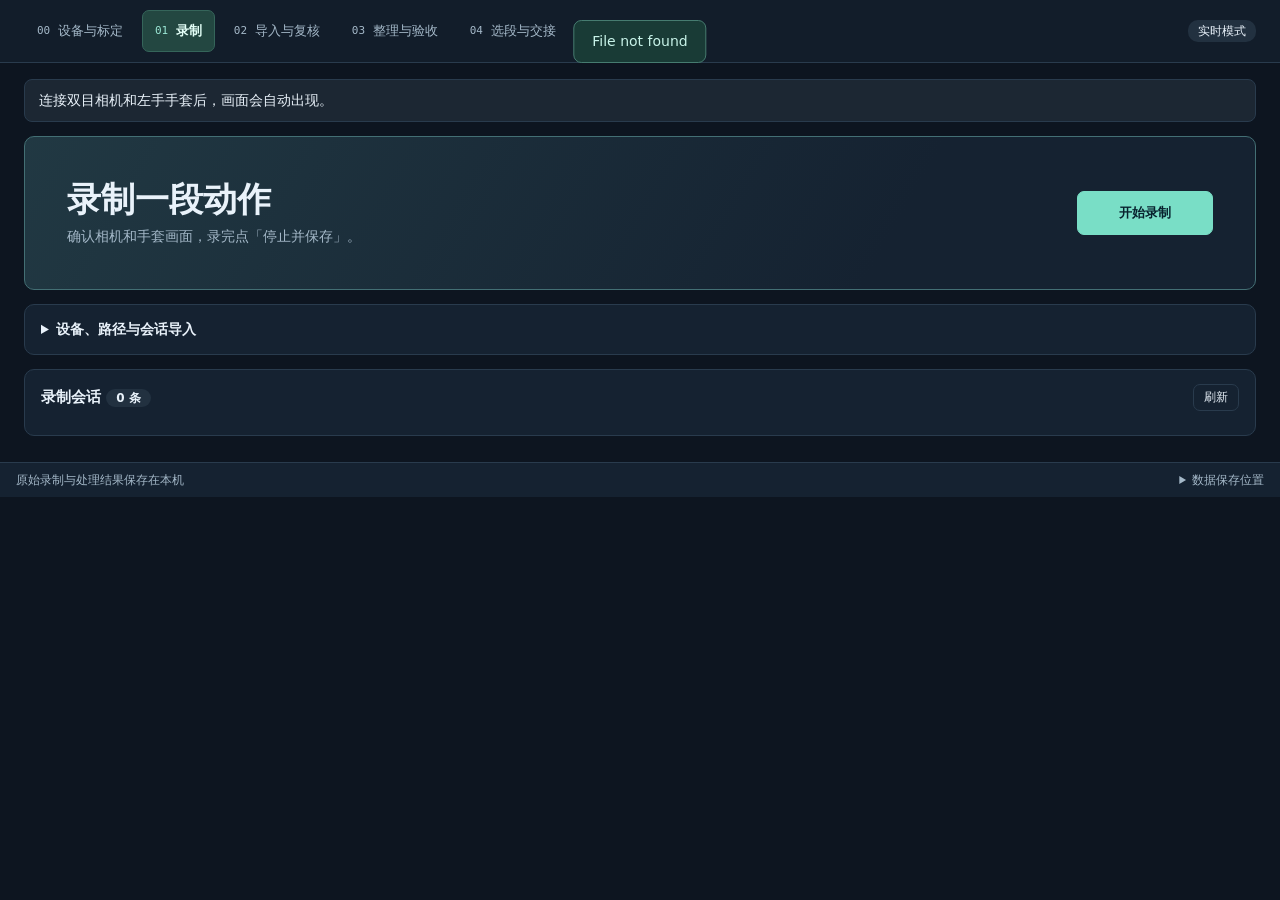
==== commit d7867229: "Simplify the capture recording, review and processing flow" ====
--- a/web/ego-workbench/capture/index.html
+++ b/web/ego-workbench/capture/index.html
@@ -1,6 +1,6 @@
 <!doctype html>
 <html lang="zh-CN"><head><meta charset="UTF-8"><meta name="viewport" content="width=device-width, initial-scale=1">
-<title>Ego · 双目与手套采集</title><link rel="stylesheet" href="./style.css?v=capture-steps-1"></head>
+<title>Ego · 双目与手套采集</title><link rel="stylesheet" href="./style.css?v=capture-flow-2"></head>
 <body>
 <nav id="standaloneLinks" class="capture-tools release-links" aria-label="工作台" hidden>
   <a href="/ego-capture/" aria-current="page">采集与处理</a>
@@ -23,26 +23,25 @@
 <div id="originBanner" role="alert" class="hidden"></div>
 
 <section id="directory" class="page active" role="tabpanel" aria-labelledby="tabDirectory">
-<section id="firstCaptureHelp" class="card capture-start" aria-labelledby="firstCaptureTitle">
-  <div>
-    <h2 id="firstCaptureTitle">第一次录制</h2>
-    <p>先确认设备与保存目录。停止录制后，在 02 选择 EXO 原片并核对视触。</p>
+<section id="directoryHeading" class="record-hero card" aria-labelledby="recordHeroTitle">
+  <div class="record-hero-content">
+    <h2 id="recordHeroTitle">录制一段动作</h2>
+    <p>确认相机和手套画面，录完点「停止并保存」。</p>
   </div>
-  <ol aria-label="录制步骤">
-    <li><button type="button" class="small" data-open-capture-paths="storage">录制保存位置</button></li><li><button id="firstCaptureCalibration" type="button" class="small">设备标定</button></li>
-
-  </ol>
+  <button type="button" id="captureLive" class="primary record-cta" aria-expanded="false" aria-controls="live">开始录制</button>
 </section>
-<div class="section-heading" id="directoryHeading"><div><h2>录制目录</h2></div>
-<div class="toolbar directory-actions">
-<button type="button" class="small" data-open-capture-paths="storage">路径设置</button><button type="button" id="refreshSessions" class="small">刷新</button>
-<button type="button" id="captureLive" class="small primary" aria-expanded="false" aria-controls="live">实时录制</button>
-</div></div>
-<details id="importPanel" class="card directory-import">
+<details id="recordingOptions" class="card record-directory-options">
+<summary>设备、路径与会话导入</summary>
+<div class="toolbar">
+<button id="firstCaptureCalibration" type="button" class="small">设备标定</button>
+<button type="button" class="small" data-open-capture-paths="storage">录制保存位置</button>
+</div>
+<details id="importPanel" class="directory-import">
 <summary>导入已有 Ego 会话</summary>
-<p>先解压会话 ZIP，再把整个会话文件夹复制到这里。EXO 视频在「标定与同步」中单独选择。</p>
+<p>解压 ZIP，将整个会话文件夹复制到这里。</p>
 <div class="directory-path"><code id="captureInboxPath">正在读取导入目录…</code><button type="button" class="small quiet" data-copy-text="captureInboxPath" disabled>复制路径</button></div>
 <p id="captureImportStatus" class="muted" role="status"></p></details>
+</details>
 
 <section id="live" class="page" aria-labelledby="liveTitle" hidden>
 <div class="section-heading live-heading"><h3 id="liveTitle" tabindex="-1">实时录制</h3>
@@ -51,11 +50,14 @@
 <button type="button" id="liveBackToDirectory" class="small">返回录制目录</button></div></div>
 <article class="card quick-record">
 <label>录制名称<input id="recordingName" maxlength="80" placeholder="录制 001" autocomplete="off"></label>
-<div class="record-buttons"><span id="recordTimer" class="record-timer">未录制</span>
-<button id="startRecord" class="primary" aria-describedby="recordReadiness" disabled>开始录制</button>
-<button id="stopRecord" disabled>停止并保存</button></div>
+<div class="record-buttons"><span id="recordTimer" class="record-timer" hidden>未录制</span>
+<button id="startRecord" class="primary record-cta" aria-describedby="recordReadiness" disabled>开始录制</button>
+<button id="stopRecord" class="primary record-cta" hidden disabled>停止并保存</button></div>
 <p id="recordReadiness" class="capture-readiness" role="status">正在检查录制设备…</p>
+<details id="liveRecordOptions" class="compact-details" hidden>
+<summary>录制选项</summary>
 <label id="contactCalibrationOption" class="check" hidden><input id="contactCalibrationEnabled" type="checkbox" checked>任务前后做视触校准</label>
+</details>
 <div id="liveContactCalibration" class="live-contact-calibration" hidden>
 <p id="liveContactPrompt" role="status"></p><button id="contactTaskBoundary" class="primary" type="button"></button>
 </div>
@@ -74,6 +76,7 @@
 <figure class="feed"><img id="cam1" alt="头戴相机 CAM 1 实时画面"><div id="empty1" class="empty">等待相机画面</div></figure>
 <label>双目串口<select data-capture-serial="camera" aria-label="头戴 CAM 1 双目串口" disabled><option value="">自动识别</option></select></label>
 </article></div>
+<details class="card live-exo-settings"><summary>实时 EXO 相机</summary>
 <div class="camera-grid live-exo">
 <article class="card camera-source">
 <div class="card-title"><h2>EXO 1</h2><span id="exoStatus1" class="tag">未使用</span></div>
@@ -89,7 +92,7 @@
 <div class="card-title"><h2>EXO 3</h2><span id="exoStatus3" class="tag">未使用</span></div>
 <figure class="feed"><img id="exoPreview3" alt="EXO 3 实时画面"><div id="exoEmpty3" class="empty">选择相机后预览</div></figure>
 <label>视频来源<select data-capture-exo="exo3" aria-label="EXO 3 视频来源" disabled><option value="">不使用</option></select></label>
-</article></div>
+</article></div></details>
 </div>
 <article class="card quick-glove">
 <div><h2>左手手套</h2><p id="gloveLiveStatus" class="muted">等待手套数据</p></div>
@@ -201,7 +204,7 @@
 </section>
 
 
-<article class="card directory-list" id="directoryList"><div class="card-title"><h3>录制会话</h3><span id="sessionCount" class="tag">0 条</span></div>
+<article class="card directory-list" id="directoryList"><div class="card-title"><h3>录制会话 <span id="sessionCount" class="tag">0 条</span></h3><button type="button" id="refreshSessions" class="small quiet">刷新</button></div>
 <div id="sessionTable" class="session-list"></div>
 <select id="sessionSelect" hidden aria-label="当前录制"></select></article>
 </section>
@@ -210,17 +213,27 @@
 <label>录制会话<select id="qualitySession"></select></label></div>
 <p id="qualityChoose" class="muted">请选择一条已保存的录制。</p>
 <div id="qualityContent" hidden>
-<article class="card qc-processing">
-<div class="card-title"><h3>录制整理</h3><span id="qcStatus" class="tag" role="status">待整理</span></div>
-<p id="qualityIntakeSummary" class="muted"></p>
+<article class="qc-main card">
+<div>
+  <h3 id="qcStatus" role="status">待整理</h3>
+  <p id="qualityIntakeSummary" class="muted"></p>
+  <p id="qcJobMessage" class="qc-message muted" role="status"></p>
+</div>
+<div class="qc-actions">
+  <button type="button" id="closeQuality" class="small quiet">返回复核</button>
+  <div id="qcPrimaryAction"><button type="button" id="process" class="primary record-cta">开始整理</button></div>
+  <button type="button" id="qualityOpenReview" class="primary record-cta" hidden disabled>去选段</button>
+</div>
+</article>
+<details id="qcAdvancedDetails" class="card qc-details">
+<summary>整理详情</summary>
 <div id="qcMetrics" class="qc-metrics" hidden>
 <div><span>双目配对</span><strong id="qcStereoCount">—</strong></div>
 <div><span>有效手套帧</span><strong id="qcGloveCount">—</strong></div>
 <div><span>接触候选区间</span><strong id="qcContactCount">—</strong></div></div>
-<p id="qcJobMessage" class="qc-message muted" role="status"></p>
-<div class="toolbar"><button type="button" id="closeQuality" class="small">回到 02 导入与复核</button>
-<button type="button" id="process" class="primary">开始整理</button>
-<button type="button" id="qualityOpenReview" class="small" disabled>去 04 选段与交接</button></div>
+<article class="card">
+<div class="card-title"><h3>时间对齐与同步检查</h3><span id="qcQrStatus" class="tag"></span></div>
+<dl id="qcSyncFacts" class="qc-facts"></dl><dl id="qcIntakeFacts" class="qc-facts" hidden></dl>
 </article>
 <div class="qc-calibration-grid">
 <article class="card">
@@ -235,12 +248,10 @@
 <label>对照录制<select id="reviewSetup"></select></label>
 <p id="reviewSetupStatus" class="muted" role="status"></p>
 </article></div>
-<article class="card">
-<div class="card-title"><h3>同步检查</h3><span id="qcQrStatus" class="tag"></span></div>
-<dl id="qcSyncFacts" class="qc-facts"></dl><dl id="qcIntakeFacts" class="qc-facts" hidden></dl>
-<p class="muted">二维码结果用于校正视频时间。手套的采样延迟可在「标定与同步」用一次可见的触觉动作检查。</p>
-<details class="compact-details"><summary>查看完整整理报告</summary><pre id="qualitySummary" class="muted"></pre></details>
-</article></div>
+<details class="compact-details"><summary>完整整理报告</summary><pre id="qualitySummary" class="muted"></pre></details>
+<div id="qcReprocessAction" class="toolbar"></div>
+</details>
+</div>
 </section>
 <section id="review" class="page" role="tabpanel" aria-labelledby="tabReview" hidden>
 <div class="section-heading session-heading">
@@ -404,18 +415,86 @@
 <section id="intake" class="page" role="tabpanel" aria-labelledby="tabIntake" hidden>
 <div class="section-heading intake-heading"><h2>导入与复核</h2>
 <label>录制会话 <select id="calibSyncSession"></select></label></div>
-<div class="card intake-summary">
-<p id="intakeSummary" class="muted" role="status">选择一条已保存的录制。</p>
-<button id="calibOpenSnapshot" type="button" class="primary" disabled>去 03 整理与验收</button>
-</div>
-<nav class="calib-nav" aria-label="录后检查">
-<button type="button" data-calib-view="calibClocks" aria-controls="calibClocks" aria-pressed="true">EXO 原片与标定</button>
-<button id="calibContactTab" type="button" data-calib-view="calibContact" aria-controls="calibContact" aria-pressed="false" hidden>视触复核</button>
-</nav>
+<p id="intakeEmpty" class="muted" role="status">请选择一条已保存的录制。</p>
+<div id="intakeMaterials" hidden>
+<div id="calibClocks" class="calib-pane">
+<details id="intakeExoDetails" class="card exo-optional">
+<summary><span>EXO 原片（可选）</span><span id="exoSummary" class="muted" aria-live="polite"></span></summary>
+<div id="exoSetup" class="exo-intake">
+<div class="toolbar exo-import-actions">
+  <button id="chooseIntakeVideo" type="button" class="primary">添加 EXO 原片</button>
+</div>
+<ul id="exoSelectedVideos" class="exo-selected-list" aria-label="已选 EXO 原片" hidden></ul>
+<p id="exoReady" class="muted" role="status"></p>
+<p id="exoStatus" role="status" class="muted"></p>
+<div id="exoSelectionActions" class="toolbar exo-selection-toolbar" hidden>
+  <button id="processExo" type="button" class="small primary" disabled>保存 EXO 选择</button>
+</div>
+<details id="exoCameraSettings" class="compact-details">
+<summary>相机与桌面标定设置</summary>
+<div class="toolbar exo-import-actions">
+  <button id="addExo" type="button" class="small">添加相机位</button>
+  <button id="chooseIntakeCalibrationVideo" type="button" class="small">导入标定录像</button>
+  <button id="chooseIntakeProfile" type="button" class="small">添加内参 JSON</button>
+  <button id="refreshExo" type="button" class="small quiet">刷新素材列表</button>
+</div>
+<details class="compact-details">
+<summary>已配置的素材目录</summary>
+<dl class="exo-directories">
+  <dt>原始录像和标定录像</dt><dd class="directory-path"><code id="exoVideoDirectory">正在读取…</code><button type="button" class="small quiet" data-copy-text="exoVideoDirectory" disabled>复制路径</button></dd>
+  <dt>内参 JSON</dt><dd class="directory-path"><code id="exoProfileDirectory">正在读取…</code><button type="button" class="small quiet" data-copy-text="exoProfileDirectory" disabled>复制路径</button></dd>
+</dl>
+</details>
+<div id="exoRows" class="calib-actions-grid"></div>
+<details id="exoTableTools" class="compact-details">
+<summary>桌面标定资料</summary>
+<p>选择固定板录像和内参档案。没有内参档案时，加载多角度拍摄标定板的录像。</p>
+<div class="toolbar">
+  <a class="tool-link" href="./api/exo/intrinsics-example" download="ego-exo-intrinsics.example.json">下载内参 JSON 示例</a>
+  <label>实测格长（mm）<input id="exoSquareMm" type="number" value="25" min="15" max="40" step="0.01" required></label>
+</div>
+</details>
+</details>
+<details class="compact-details clock-only">
+<summary>对时报告与诊断</summary>
+<div class="toolbar">
+<button id="readExoReport" type="button" class="small">查看 EXO 结果</button>
+<a id="exoReport" class="tool-link" download="exo-session.json" hidden>下载 EXO 记录</a>
+</div>
+<p id="exoReportStatus" class="muted" role="status"></p>
+<ul id="exoCameraResults" class="exo-results" hidden></ul>
+<details class="compact-details">
+<summary>手动对时工具</summary>
+<div class="toolbar">
+<button id="calibShowLiveQr" type="button" class="small">去实时录制显示二维码</button>
+<a class="tool-link" href="./qr-timecode.html" target="_blank" rel="noopener">打开独立二维码</a>
+</div>
+<label for="qrVideos">EXO 原始视频</label>
+<div class="calib-video-source">
+<select id="qrVideos" size="3" multiple aria-describedby="qrVideoFolder"></select>
+<button type="button" class="small quiet" id="refreshQrVideos">刷新视频</button>
+</div>
+<details class="calib-input-guide" id="qrVideoFolder"><summary>导入 MP4／MOV</summary><p>将文件放入 <code id="qrVideoDirectory"></code>，再刷新视频列表。</p></details>
+<div class="toolbar">
+<button type="button" class="small" id="runQrSync">计算时间映射</button>
+<button type="button" class="small" id="readQrReport">查看已有结果</button>
+<a id="qrReport" download="qr-sync.json" class="tool-link" hidden>下载 JSON</a>
+</div>
+<p id="qrResult" class="muted" role="status"></p>
+<div class="calib-latency">
+<button id="runSyncCheck" type="button" class="small quiet">检查视触延迟</button>
+<details class="calib-input-guide"><summary>怎么拍敲击测试</summary><p>仅首次验收、换设备或同步异常时，用戴手套的手在镜头前敲击，录制开头、中段和结尾各做一次。</p></details>
+<p id="syncResult" class="muted" role="status"></p>
+</div>
+</details>
+</details>
+</div>
+</details>
+</div>
 <section id="calibContact" class="calib-pane" aria-labelledby="contactReviewTitle" hidden>
 <div id="contactCalibrationReview" class="card contact-calibration-review">
 <header class="contact-review-header">
-<h3 id="contactReviewTitle" tabindex="-1">视触校准</h3>
+<h3 id="contactReviewTitle" tabindex="-1">视触复核</h3>
 <div class="contact-review-controls">
 <div id="contactReviewParts" class="contact-review-parts" role="radiogroup" aria-label="任务时段">
 <label><input type="radio" name="contactPart" value="before" checked><span>任务前<small class="contact-part-state" hidden></small></span></label>
@@ -454,74 +533,24 @@
 <p id="contactPreviewShift" class="contact-preview-shift" hidden></p>
 </div>
 <footer class="contact-review-footer">
-<div class="contact-review-meta">
+<details id="contactResultDetails" class="contact-review-meta">
+<summary>对帧与补偿详情</summary>
 <p id="contactReviewResult" role="status" hidden></p>
 <span id="contactClockBasis" class="muted" hidden></span>
 <strong id="contactTimingState" hidden></strong>
-</div>
+</details>
 <div class="contact-review-actions">
-<button id="contactOpenTask" class="small quiet" type="button" disabled>去 03 整理与验收</button>
-<button id="contactSkip" class="small" type="button" disabled>跳过</button>
+<button id="contactSkip" class="small quiet" type="button" disabled>跳过本段</button>
 <button id="contactConfirm" class="primary small" type="button" disabled>确认视觉帧</button>
 </div>
 </footer>
 </div>
 </section>
-<div id="calibClocks" class="calib-pane">
-<article id="exoSetup" class="card calib-task">
-<div class="card-title"><h3>固定 EXO 相机</h3></div>
-<div class="toolbar exo-file-actions">
-  <button id="chooseIntakeVideo" type="button" class="small">添加 EXO 原片</button>
-  <button id="chooseIntakeProfile" type="button" class="small">添加内参 JSON</button>
-</div>
-<details class="compact-details"><summary>已配置的素材目录</summary><dl class="exo-directories">
-  <dt>原始录像和标定录像</dt><dd class="directory-path"><code id="exoVideoDirectory">正在读取…</code><button type="button" class="small quiet" data-copy-text="exoVideoDirectory" disabled>复制路径</button></dd>
-  <dt>内参 JSON</dt><dd class="directory-path"><code id="exoProfileDirectory">正在读取…</code><button type="button" class="small quiet" data-copy-text="exoProfileDirectory" disabled>复制路径</button></dd>
-</dl></details>
-<details id="exoTableTools" class="compact-details"><summary>桌面标定资料</summary>
-  <p><code>exo1-task.mp4</code> 是录下动作和首尾二维码的原视频，<code>exo1-table.mp4</code> 是固定桌面板录像。有 <code>exo1-lens.json</code> 就选内参档案，否则选多角度拍板的 <code>exo1-intrinsics.mp4</code>。文件名可自定。</p>
-  <div class="toolbar"><a class="tool-link" href="./api/exo/intrinsics-example" download="ego-exo-intrinsics.example.json">下载内参 JSON 示例</a>
-  <label>实测格长（mm）<input id="exoSquareMm" type="number" value="25" min="15" max="40" step="0.01" required></label></div>
-</details>
-<div class="toolbar">
-<button id="addExo" type="button" class="small">添加 EXO</button>
-<button id="refreshExo" type="button" class="small quiet">刷新文件</button>
-</div>
-<div id="exoRows" class="calib-actions-grid"></div>
-<div class="toolbar">
-<button id="processExo" type="button" class="small primary" disabled>保存 EXO 选择</button>
-<button id="readExoReport" type="button" class="small">查看结果</button>
-<a id="exoReport" class="tool-link" download="exo-session.json" hidden>下载处理记录</a>
-</div>
-<p id="exoReady" class="muted" role="status">请先选择录制会话。</p>
-<p id="exoStatus" role="status" class="muted"></p>
-<ul id="exoCameraResults" class="exo-results" hidden></ul>
-</article>
-<details class="card compact-details clock-only"><summary>更多对时工具</summary>
-<div class="toolbar">
-<button id="calibShowLiveQr" type="button" class="small">去实时录制显示二维码</button>
-<a class="tool-link" href="./qr-timecode.html" target="_blank" rel="noopener">打开独立二维码</a>
-</div>
-<label for="qrVideos">Exo 原始视频（可选）</label>
-<div class="calib-video-source">
-<select id="qrVideos" size="3" multiple aria-describedby="qrVideoFolder"></select>
-<button type="button" class="small quiet" id="refreshQrVideos">刷新视频</button>
-</div>
-<details class="calib-input-guide" id="qrVideoFolder"><summary>导入 MP4／MOV</summary><p>将文件放入 <code id="qrVideoDirectory"></code>，再刷新视频列表。</p></details>
-<div class="toolbar">
-<button type="button" class="small primary" id="runQrSync">计算时间映射</button>
-<button type="button" class="small" id="readQrReport">查看已有结果</button>
-<a id="qrReport" download="qr-sync.json" class="tool-link" hidden>下载 JSON</a>
-</div>
-<p id="qrResult" class="muted" role="status"></p>
-<div class="calib-latency">
-<button id="runSyncCheck" type="button" class="small quiet">检查视触延迟</button>
-<details class="calib-input-guide"><summary>怎么拍敲击测试</summary><p>仅首次验收、换设备或同步异常时，用戴手套的手在镜头前敲击，录制开头、中段和结尾各做一次。</p></details>
-<p id="syncResult" class="muted" role="status"></p>
-</div>
-</details>
-</div>
-
+<footer class="capture-stage-footer">
+  <p id="intakeSummary" class="muted" role="status"></p>
+  <button id="calibOpenSnapshot" type="button" class="primary record-cta" disabled>去整理</button>
+</footer>
+</div>
 </section>
 </main>
 <footer><span>原始录制与处理结果保存在本机</span>
@@ -584,4 +613,4 @@
 <script src="./review_event_view.js?v=contact-task-alignment"></script>
 <script src="./recorded-hand-view.js?v=capture-review-20261116-4"></script>
 <script src="./qr-renderer.js"></script><script src="./qr-timecode.js?v=4"></script>
-<script src="./app.js?v=capture-steps-1"></script><script src="./guided-capture.js?v=capture-review-20261116-4"></script><script src="./exo-setup.js?v=capture-steps-1"></script><script src="./contact-calibration.js?v=capture-steps-1"></script><script src="./station-paths.js?v=1"></script></body></html>
+<script src="./app.js?v=capture-flow-2"></script><script src="./guided-capture.js?v=capture-review-20261116-4"></script><script src="./exo-setup.js?v=capture-flow-2"></script><script src="./contact-calibration.js?v=capture-flow-2"></script><script src="./station-paths.js?v=1"></script></body></html>
--- a/web/ego-workbench/capture/style.css
+++ b/web/ego-workbench/capture/style.css
@@ -670,11 +670,21 @@
 .release-links{justify-content:start;gap:18px}
 .release-links a{color:var(--dim);text-decoration:none;padding:4px 0}
 .release-links [aria-current]{color:var(--text);border-bottom:2px solid var(--accent)}
-.capture-start{display:grid;grid-template-columns:1fr auto;align-items:center;gap:10px 22px;margin-bottom:14px}
-.capture-start h2{font-size:17px;margin:0}
-.capture-start p{margin:4px 0 0;color:var(--dim)}
-.capture-start ol{display:flex;align-items:center;flex-wrap:wrap;gap:10px 20px;margin:0;padding-left:22px}
-#directory:has(#live:not([hidden])) .capture-start{display:none}
+.record-hero {
+  display: grid;
+  grid-template-columns: minmax(0, 1fr) auto;
+  align-items: center;
+  gap: 16px 24px;
+  padding: clamp(18px, 3.4vw, 42px);
+  background: linear-gradient(120deg, color-mix(in srgb, var(--accent) 12%, var(--panel)), var(--panel) 70%);
+  border-color: color-mix(in srgb, var(--accent) 32%, var(--line));
+}
+.record-hero h2 { margin: 0; font-size: clamp(1.5rem, 3vw, 2.15rem); line-height: 1.2; }
+.record-hero p { margin: 6px 0 0; color: var(--dim); }
+.record-cta { min-height: 44px; padding: 8px 18px; }
+.record-hero .record-cta { min-width: 136px; }
+.record-directory-options > .directory-import { margin-top: 8px; }
+.live-exo-settings .live-exo { margin-top: 12px; }
 .capture-readiness{padding:8px 10px;border:1px solid var(--line);border-radius:6px;color:var(--warn)}
 .capture-readiness[data-ready=true],.exo-camera output[data-ready=true]{color:var(--ok)}
 .advanced-recording{margin:7px 0 10px}
@@ -693,7 +703,7 @@
 .exo-results li{margin:4px 0}
 .export-receipt{margin-top:10px;padding:8px 10px;background:var(--bg);border:1px solid var(--line);border-radius:6px}
 .export-receipt p{margin:0 0 6px}
-@media(max-width:700px){.capture-start{grid-template-columns:1fr}.exo-directories{grid-template-columns:1fr}}
+@media (max-width: 700px) { .exo-directories { grid-template-columns: 1fr; } }
 
 .live-heading h3 { margin:0; font-size:20px }
 .live-heading .toolbar { margin:0 }
@@ -734,35 +744,10 @@
 .phone-qr-address p { width: 100%; margin: 0; }
 .phone-qr-address p:empty { display: none; }
 
-.quick-record > #contactCalibrationOption { align-self: end; min-height: 2.25rem; }
+#liveRecordOptions { grid-column: 1 / -1; margin: 4px 0 0; }
 .live-contact-calibration { grid-column: 1 / -1; display: flex; flex-wrap: wrap; align-items: center; justify-content: space-between; gap: .7rem; border-top: 1px solid var(--border, #273a4c); padding-top: .7rem; }
 .live-contact-calibration p { margin: 0; }
-#calib[data-view="calibContact"] {
-  display: grid;
-  grid-template-columns: minmax(0, 1fr) auto;
-  gap: 12px 18px;
-  align-items: center;
-}
-#calib[data-view="calibContact"] .calib-heading,
-#calib[data-view="calibContact"] #calibOpenSnapshot,
-body:has(#calib[data-view="calibContact"]:not([hidden])) :is(#notice, #modeTag) { display: none; }
-#calib[data-view="calibContact"] .calib-nav { margin: 0; padding-bottom: 0; border: 0; }
-#calib[data-view="calibContact"] .calib-recording {
-  margin: 0;
-  padding: 0;
-  border: 0;
-  background: none;
-}
-#calib[data-view="calibContact"] .calib-recording > label {
-  display: grid;
-  grid-template-columns: auto minmax(140px, 210px);
-  align-items: center;
-  gap: 10px;
-}
-#calib[data-view="calibContact"] .calib-recording select {
-  min-width: 0;
-  text-overflow: ellipsis;
-}
+
 #calibContact { grid-column: 1 / -1; min-width: 0; }
 
 .contact-calibration-review {
@@ -894,8 +879,7 @@
   #contactTactileGraph { height: clamp(112px, 20vh, 165px); }
 }
 @media (max-width: 760px) {
-  #calib[data-view="calibContact"] { grid-template-columns: minmax(0, 1fr); }
-  #calib[data-view="calibContact"] .calib-recording > label { grid-template-columns: auto minmax(0, 240px); }
+
   .contact-review-header { align-items: flex-start; }
   .contact-review-images figcaption { padding: 5px 6px; }
 }
@@ -940,12 +924,38 @@
   display:flex;align-items:center;gap:8px;
 }
 .intake-heading select,.directory-quality > .section-heading select {max-width:min(63vw,330px)}
-.intake-summary {
-  display:flex;align-items:center;justify-content:space-between;gap:12px;flex-wrap:wrap;
+.capture-stage-footer {
+  align-items: center;
+  padding: 10px 0 0;
+  background: transparent;
+  color: var(--text);
+  font-size: inherit;
 }
-.intake-summary p {margin:0}
-#intake .clock-only {margin-bottom:12px}
-#intake .calib-nav {padding-top:0}
+.capture-stage-footer p { margin: 0; overflow-wrap: anywhere; }
+.capture-stage-footer .record-cta { margin-inline-start: auto; }
+.exo-optional > summary, .qc-details > summary, .record-directory-options > summary,
+.live-exo-settings > summary { cursor: pointer; font-weight: 600; }
+.exo-optional > summary #exoSummary { float: inline-end; font-size: 12px; font-weight: 400; }
+.exo-optional[open] > summary { margin-bottom: 10px; }
+.exo-selected-list { list-style: none; padding: 0; margin: 8px 0; }
+.exo-selected-video {
+  display: flex;
+  justify-content: space-between;
+  align-items: center;
+  gap: 6px 12px;
+  padding: 6px 0;
+  border-bottom: 1px solid var(--line);
+}
+.exo-selected-video span { min-width: 0; overflow-wrap: anywhere; }
+.exo-selected-video button { flex: none; }
+#intake .clock-only { margin-bottom: 12px; }
+.qc-main { display: flex; align-items: center; justify-content: space-between; gap: 12px 24px; flex-wrap: wrap; }
+.qc-main h3 { margin: 0; font-size: 1.15rem; }
+.qc-main p { margin: 4px 0 0; }
+.qc-actions { display: flex; align-items: center; flex-wrap: wrap; gap: 8px; margin-inline-start: auto; }
+.qc-details[open] > summary { margin-bottom: 12px; }
+.qc-details > .qc-metrics { margin-bottom: 12px; }
+#qcReprocessAction:empty { display: none; }
 #intake .calib-actions-grid {grid-template-columns:repeat(auto-fit,minmax(min(100%,290px),1fr))}
 .exo-file-actions {margin:8px 0}
 .exo-table-fields:not([hidden]) {display:grid;gap:8px}
@@ -953,6 +963,9 @@
 #exoSetup :is(#exoStatus,#exoReady):empty {display:none}
 @media(max-width:520px) {
   .capture-tabs .tab {justify-content:start;padding-inline:7px}
+  .record-hero { grid-template-columns: minmax(0, 1fr); }
+  .record-hero .record-cta, .quick-record .record-cta, .capture-stage-footer .record-cta { width: 100%; }
+  .qc-actions { width: 100%; justify-content: space-between; }
   .intake-heading label,.directory-quality > .section-heading label {width:100%}
   .intake-heading select,.directory-quality > .section-heading select {flex:1;max-width:none}
 }
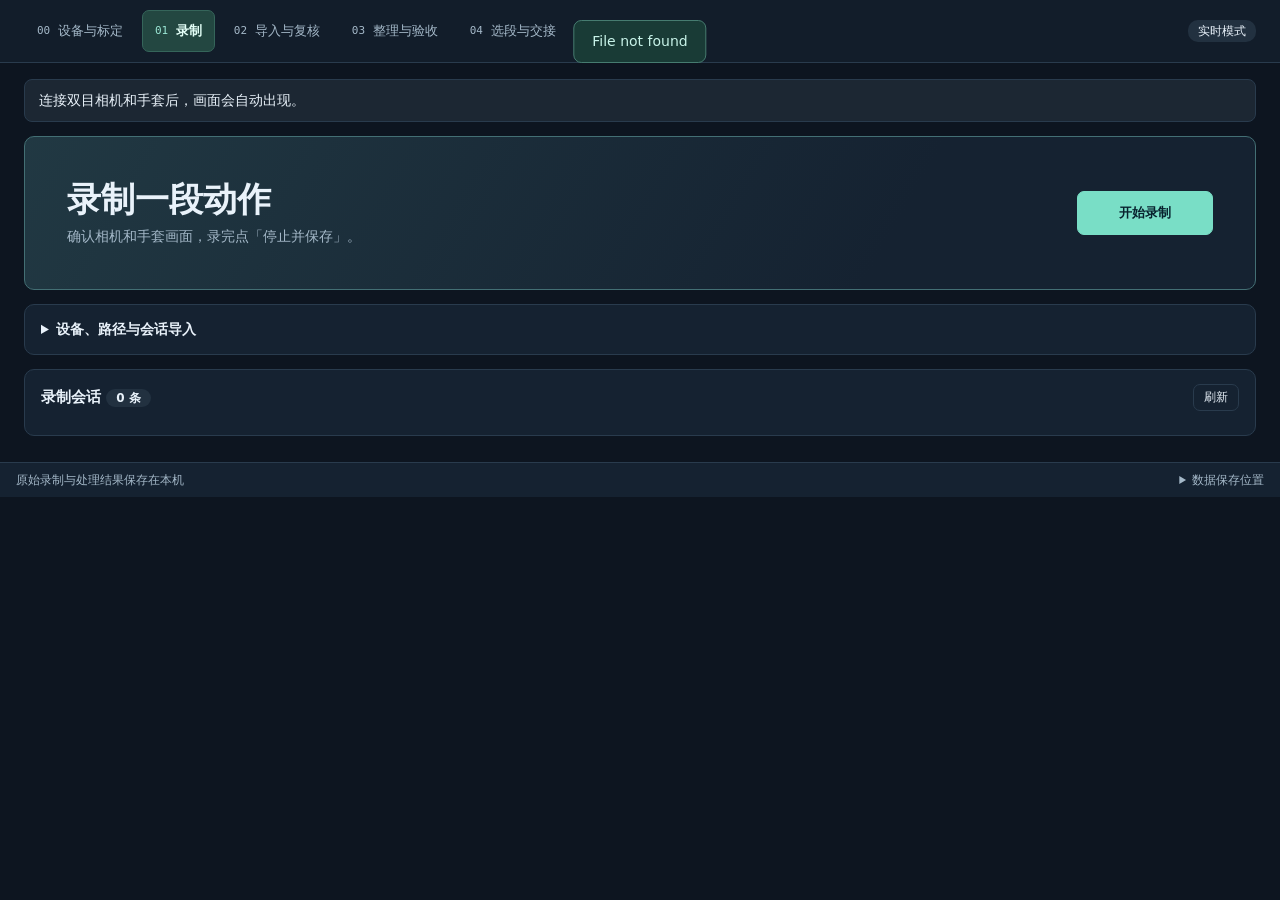
==== commit 1f732514: "Support independent left and right glove capture streams" ====
--- a/web/ego-workbench/capture/index.html
+++ b/web/ego-workbench/capture/index.html
@@ -1,6 +1,6 @@
 <!doctype html>
 <html lang="zh-CN"><head><meta charset="UTF-8"><meta name="viewport" content="width=device-width, initial-scale=1">
-<title>Ego · 双目与手套采集</title><link rel="stylesheet" href="./style.css?v=capture-flow-2"></head>
+<title>Ego · 双目与手套采集</title><link rel="stylesheet" href="./style.css?v=capture-dual-glove-1"></head>
 <body>
 <nav id="standaloneLinks" class="capture-tools release-links" aria-label="工作台" hidden>
   <a href="/ego-capture/" aria-current="page">采集与处理</a>
@@ -19,7 +19,7 @@
 <main>
 <aside id="jobPanel" class="job-panel hidden"><span class="spinner"></span>
 <div><strong id="jobTitle"></strong><p id="jobText"></p></div></aside>
-<div id="notice" role="status" aria-live="polite">连接双目相机和左手手套后，画面会自动出现。</div>
+<div id="notice" role="status" aria-live="polite">连接双目相机和手套后，画面会自动出现。</div>
 <div id="originBanner" role="alert" class="hidden"></div>
 
 <section id="directory" class="page active" role="tabpanel" aria-labelledby="tabDirectory">
@@ -97,7 +97,12 @@
 <article class="card quick-glove">
 <div><h2>左手手套</h2><p id="gloveLiveStatus" class="muted">等待手套数据</p></div>
 <div class="glove-preview" aria-hidden="true"><canvas id="gloveRawPreview" width="230" height="120"></canvas></div>
-<label>手套串口<select data-capture-serial="glove" aria-label="手套串口" disabled><option value="">自动识别</option></select></label>
+<label>左手串口<select data-capture-serial="glove" aria-label="左手手套串口" disabled><option value="">自动识别</option></select></label>
+</article>
+<article class="card quick-glove">
+<div><h2>右手手套</h2><p id="gloveRightLiveStatus" class="muted">选择右手串口后连接</p></div>
+<div class="glove-preview" aria-hidden="true"><canvas id="gloveRightRawPreview" width="230" height="120"></canvas></div>
+<label>右手串口<select data-capture-serial="glove_right" aria-label="右手手套串口" disabled><option value="">不使用</option></select></label>
 </article>
 <details class="card live-qr" id="liveQrPanel"><summary>同步二维码</summary>
 <div class="card-title"><div class="qr-actions">
@@ -255,22 +260,15 @@
 </section>
 <section id="review" class="page" role="tabpanel" aria-labelledby="tabReview" hidden>
 <div class="section-heading session-heading">
-<div><h2>选段与交接</h2><p id="sessionSummary" class="review-session-summary muted" role="status">选择录制后可以复查双目、触觉和事件。</p></div>
+<div><h2>选段与交接</h2><p id="sessionSummary" class="review-session-summary muted" role="status">选择录制后可以回放各路相机、复查触觉和事件。</p></div>
 <label>录制会话<select id="reviewSession"></select></label></div>
 <p id="reviewEmpty" class="card muted">从上方选择一条录制。</p>
 <button id="reviewStartQuality" type="button" class="primary" hidden>去 03 整理与验收</button>
 <div id="reviewContent" hidden>
 <div class="review-layout">
 <article class="card review-player" aria-labelledby="reviewPlayerTitle">
-<div class="card-title"><h3 id="reviewPlayerTitle">双目回放</h3><span id="reviewTime" class="tag">—</span></div>
-<div class="camera-grid review-cameras">
-<figure><div class="feed"><img id="reviewImage0" class="review-image" alt="复查相机 0"><span class="empty">暂无 CAM 0 画面</span></div><figcaption>CAM 0</figcaption></figure>
-<figure><div class="feed"><img id="reviewImage1" class="review-image" alt="复查相机 1"><span class="empty">暂无 CAM 1 画面</span></div><figcaption>CAM 1</figcaption></figure>
-</div>
-<div class="review-timeline">
-<input id="reviewSlider" type="range" min="0" max="0" step="1" value="0" aria-label="定位双目回放帧">
-<div class="review-timeline-times"><span id="reviewTimelineStart">—</span><span id="reviewTimelineEnd">—</span></div>
-</div>
+<div class="card-title"><h3 id="reviewPlayerTitle">多视角回放</h3><span id="reviewTime" class="tag">—</span></div>
+<div class="review-transport" role="group" aria-label="多视角播放控制">
 <div class="toolbar review-playback">
 <button id="reviewPlay" type="button" class="small primary" disabled>播放</button>
 <button id="reviewPrevious" type="button" class="small" disabled>上一帧</button>
@@ -278,6 +276,15 @@
 <label class="review-speed">倍速<select id="reviewSpeed"><option value="0.5">0.5×</option><option value="1" selected>1×</option><option value="2">2×</option><option value="4">4×</option></select></label>
 <label class="check"><input id="reviewLoop" type="checkbox">循环</label>
 <span id="reviewFrameTag" class="muted">0 / 0 帧</span></div>
+<div class="review-timeline">
+<input id="reviewSlider" type="range" min="0" max="0" step="1" value="0" aria-label="定位多视角回放帧">
+<div class="review-timeline-times"><span id="reviewTimelineStart">—</span><span id="reviewTimelineEnd">—</span></div>
+</div>
+</div>
+<div id="reviewCameraGrid" class="camera-grid review-cameras">
+<figure class="review-camera"><figcaption>头戴 CAM 0</figcaption><div class="feed"><img id="reviewImage0" class="review-image" alt="头戴相机 CAM 0 画面"><span class="empty">暂无 CAM 0 画面</span></div></figure>
+<figure class="review-camera"><figcaption>头戴 CAM 1</figcaption><div class="feed"><img id="reviewImage1" class="review-image" alt="头戴相机 CAM 1 画面"><span class="empty">暂无 CAM 1 画面</span></div></figure>
+</div>
 <p id="reviewPlaybackNote" class="muted" role="status"></p>
 <button id="reviewContactCalibration" type="button" class="small" hidden>核对视触校准</button>
 <button id="reviewOpenQuality" type="button" class="small" hidden>查看本次录制的整理详情</button>
@@ -292,6 +299,21 @@
 <button id="reviewOpenWorkflow" type="button" class="small" hidden>在工作流查看</button>
 </div>
 </article>
+<details class="card review-range-editor" id="reviewPublish">
+<summary>自选区间与送入工作流</summary>
+<div class="toolbar">
+<button id="reviewMarkStart" type="button" class="small">设当前时间为起点</button>
+<button id="reviewMarkEnd" type="button" class="small">设当前时间为终点</button>
+</div>
+<div class="form-grid">
+<label>开始（秒）<input id="workflowSegmentStart" type="number" min="0" step="0.000001"></label>
+<label>结束（秒）<input id="workflowSegmentEnd" type="number" min="0" step="0.000001"></label>
+<label>片段名<input id="workflowSegmentName" maxlength="96" placeholder="例如 normal-1"></label>
+<label>类别<select id="workflowSegmentCategory"><option value="normal">正常操作</option><option value="miss">抓取失败</option><option value="adjust">调整操作</option><option value="abort">中止操作</option><option value="reference">标定／参考</option></select></label>
+</div>
+<div class="toolbar"><button id="reviewPreviewRange" type="button" class="small">应用选区</button><button id="workflowSegmentPublish" type="button" class="small">加入工作流</button></div>
+<p id="workflowSegmentStatus" class="muted" role="status"></p>
+</details>
 <details class="card review-events" id="reviewAnnotations">
 <summary>事件标注 <span id="reviewAnnotationScope" class="muted">整条会话</span></summary>
 <form id="manualEventForm" class="manual-event-form" hidden>
@@ -303,8 +325,12 @@
 <p id="manualEventStatus" class="muted" role="status"></p>
 <div id="manualEventList" class="manual-event-list"></div>
 <div class="recorded-tactile-layout">
-<div id="eventReview" class="muted">展开后读取所选区间的触觉事件。</div>
-<div class="recorded-pressure"><strong>手套原始压感</strong>
+<div id="reviewTouchEvents">
+<p id="reviewTouchEventSide" class="muted" hidden>触觉事件使用左手数据。</p>
+<div id="eventReview" class="muted">展开后读取所选区间的触觉事件。</div>
+</div>
+<div class="recorded-pressure"><strong>手套原始压感</strong>
+<label id="recordedPressureHandField" hidden>手套<select id="recordedPressureHand"><option value="left">左手</option><option value="right">右手</option></select></label>
 <canvas id="recordedPressure" width="220" height="253" aria-label="当前回放时间的手套原始触觉矩阵"></canvas>
 <p id="recordedPressureTime" class="muted">定位到某一时刻后显示。</p>
 <div class="recorded-hand">
@@ -322,22 +348,7 @@
 <p id="policyLabelStatus" class="muted" role="status">选择已加入工作流的片段后查看。</p>
 <div id="policyLabels" class="policy-labels"></div></details>
 </details>
-<details class="card review-range-editor" id="reviewPublish">
-<summary>自选区间与送入工作流</summary>
-<div class="toolbar">
-<button id="reviewMarkStart" type="button" class="small">设当前时间为起点</button>
-<button id="reviewMarkEnd" type="button" class="small">设当前时间为终点</button>
-</div>
-<div class="form-grid">
-<label>开始（秒）<input id="workflowSegmentStart" type="number" min="0" step="0.000001"></label>
-<label>结束（秒）<input id="workflowSegmentEnd" type="number" min="0" step="0.000001"></label>
-<label>片段名<input id="workflowSegmentName" maxlength="96" placeholder="例如 normal-1"></label>
-<label>类别<select id="workflowSegmentCategory"><option value="normal">正常操作</option><option value="miss">抓取失败</option><option value="adjust">调整操作</option><option value="abort">中止操作</option><option value="reference">标定／参考</option></select></label>
-</div>
-<div class="toolbar"><button id="reviewPreviewRange" type="button" class="small">应用选区</button><button id="workflowSegmentPublish" type="button" class="small">加入工作流</button></div>
-<p id="workflowSegmentStatus" class="muted" role="status"></p>
-</details>
-<details class="card compact-details"><summary>录制文件</summary>
+<details class="card review-file-tools compact-details"><summary>录制文件</summary>
 <div class="toolbar"><button id="exportBtn" type="button" class="small">导出完整原始录制 ZIP</button><button id="deleteSession" type="button" class="small quiet danger">删除所选录制</button></div>
 <div id="exportReceipt" class="export-receipt" hidden>
 <p id="exportMessage" role="status"></p>
@@ -348,8 +359,7 @@
 </section>
 <section id="calib" class="page" role="tabpanel" aria-labelledby="tabCalib" hidden>
 <div class="section-heading calib-heading"><h2>设备与标定</h2>
-<div class="toolbar"><a class="small tool-link" href="./api/exo/board.png" download="ego-charuco-8x5-25mm.png">下载桌面标定板</a>
-<button id="calibOpenLive" type="button" class="primary small">去 01 录制</button></div></div>
+<div class="toolbar"><button id="calibOpenLive" type="button" class="primary small">去 01 录制</button></div></div>
 <nav class="calib-nav" aria-label="标定工具">
 <button type="button" data-calib-view="calibDevices" aria-controls="calibDevices" aria-pressed="true">当前设备标定</button>
 
@@ -373,6 +383,36 @@
 <div class="toolbar"><button id="startQnBotCalibration" class="primary">重新标定 OpenXR</button><button id="reuseQnBotCalibration" class="small">使用上次标定</button><button id="captureQnBotCalibration" class="small" disabled>采集当前姿势</button><button id="cancelQnBotCalibration" class="small" disabled>取消</button></div>
 </article>
 </div>
+<details id="exoStationCalibration" class="card calib-diagnostics">
+<summary>EXO 桌面标定与内参 <span id="exoStationSummary" class="muted">25 mm</span></summary>
+<div class="exo-station-layout">
+  <section class="exo-station-board" aria-labelledby="exoStationBoardTitle">
+    <h3 id="exoStationBoardTitle">桌面标定板</h3>
+    <img src="./api/exo/board.png" loading="lazy" width="440" height="290" alt="8 列 5 行 ChArUco 桌面标定板">
+    <a class="small tool-link" href="./api/exo/board.png" download="ego-charuco-8x5-25mm.png">下载标定板</a>
+    <p class="muted">按 100% 打印。拍摄时将同一块板固定在桌面。</p>
+    <form id="exoStationBoardForm">
+      <label>实测格长（mm）<input id="exoStationSquare" type="number" value="25" min="15" max="40" step="0.01" required></label>
+      <button type="submit" id="exoStationSaveSquare" class="small" disabled>保存格长</button>
+    </form>
+  </section>
+  <section class="exo-station-profiles" aria-labelledby="exoStationProfilesTitle">
+    <h3 id="exoStationProfilesTitle">相机内参</h3>
+    <div class="toolbar">
+      <button type="button" id="exoStationCalibrateVideo" class="primary small" disabled>从录像求内参</button>
+      <button type="button" id="exoStationAddProfiles" class="small" disabled>添加内参 JSON</button>
+      <a class="small tool-link" href="./api/exo/intrinsics-example" download="ego-exo-intrinsics.example.json">模板</a>
+    </div>
+    <details class="compact-details">
+      <summary>怎么拍标定录像</summary>
+      <p>手机使用与正式录像相同的镜头、方向和分辨率。固定手机，把标定板移到中央和四周，改变距离并向不同方向倾斜。每个姿势停一下，确保图案清晰。</p>
+    </details>
+    <p id="exoStationProfilesEmpty" class="muted">添加后可在 02 为录像选用。</p>
+    <ul id="exoStationProfiles" class="exo-station-profile-list" hidden></ul>
+  </section>
+</div>
+<p id="exoStationStatus" class="muted" role="status" hidden></p>
+</details>
 <details class="card calib-diagnostics"><summary>设备参数与校验状态</summary>
 <div class="toolbar calibration-evidence-tools">
   <label>查看来源 <select id="deviceEvidenceSource"><option value="">当前连接设备</option></select></label>
@@ -417,80 +457,37 @@
 <label>录制会话 <select id="calibSyncSession"></select></label></div>
 <p id="intakeEmpty" class="muted" role="status">请选择一条已保存的录制。</p>
 <div id="intakeMaterials" hidden>
-<div id="calibClocks" class="calib-pane">
-<details id="intakeExoDetails" class="card exo-optional">
-<summary><span>EXO 原片（可选）</span><span id="exoSummary" class="muted" aria-live="polite"></span></summary>
-<div id="exoSetup" class="exo-intake">
-<div class="toolbar exo-import-actions">
-  <button id="chooseIntakeVideo" type="button" class="primary">添加 EXO 原片</button>
+<section id="intakeExoDetails" class="card exo-intake" aria-labelledby="intakeExoTitle">
+<div id="exoSetup">
+<div class="exo-intake-heading">
+  <div><h3 id="intakeExoTitle">EXO 录像 <small>可选</small></h3><p id="exoSummary" class="muted" hidden></p></div>
+  <button id="chooseIntakeVideo" type="button" class="primary">导入 EXO 录像</button>
 </div>
-<ul id="exoSelectedVideos" class="exo-selected-list" aria-label="已选 EXO 原片" hidden></ul>
-<p id="exoReady" class="muted" role="status"></p>
-<p id="exoStatus" role="status" class="muted"></p>
-<div id="exoSelectionActions" class="toolbar exo-selection-toolbar" hidden>
-  <button id="processExo" type="button" class="small primary" disabled>保存 EXO 选择</button>
+<ul id="exoSelectedVideos" class="exo-selected-list" aria-label="已导入的 EXO 录像" hidden></ul>
+<div id="exoProgressBlock" class="exo-progress" hidden>
+  <p id="exoProgressText" role="status" aria-live="polite"></p>
+  <progress id="exoProgress" max="100" aria-label="EXO 整理进度"></progress>
 </div>
-<details id="exoCameraSettings" class="compact-details">
-<summary>相机与桌面标定设置</summary>
-<div class="toolbar exo-import-actions">
-  <button id="addExo" type="button" class="small">添加相机位</button>
-  <button id="chooseIntakeCalibrationVideo" type="button" class="small">导入标定录像</button>
-  <button id="chooseIntakeProfile" type="button" class="small">添加内参 JSON</button>
-  <button id="refreshExo" type="button" class="small quiet">刷新素材列表</button>
+<div id="exoActions" class="exo-result-actions" hidden>
+  <p id="exoStatus" class="muted" role="status"></p>
+  <button id="retryIntakeExo" class="small" type="button" hidden>重新整理 EXO</button>
 </div>
-<details class="compact-details">
-<summary>已配置的素材目录</summary>
-<dl class="exo-directories">
-  <dt>原始录像和标定录像</dt><dd class="directory-path"><code id="exoVideoDirectory">正在读取…</code><button type="button" class="small quiet" data-copy-text="exoVideoDirectory" disabled>复制路径</button></dd>
-  <dt>内参 JSON</dt><dd class="directory-path"><code id="exoProfileDirectory">正在读取…</code><button type="button" class="small quiet" data-copy-text="exoProfileDirectory" disabled>复制路径</button></dd>
-</dl>
+<details id="exoProfiles" class="compact-details" hidden>
+  <summary>选择已保存的相机内参</summary>
+  <div id="exoProfileOptions"></div>
 </details>
-<div id="exoRows" class="calib-actions-grid"></div>
-<details id="exoTableTools" class="compact-details">
-<summary>桌面标定资料</summary>
-<p>选择固定板录像和内参档案。没有内参档案时，加载多角度拍摄标定板的录像。</p>
-<div class="toolbar">
-  <a class="tool-link" href="./api/exo/intrinsics-example" download="ego-exo-intrinsics.example.json">下载内参 JSON 示例</a>
-  <label>实测格长（mm）<input id="exoSquareMm" type="number" value="25" min="15" max="40" step="0.01" required></label>
-</div>
-</details>
-</details>
-<details class="compact-details clock-only">
-<summary>对时报告与诊断</summary>
-<div class="toolbar">
-<button id="readExoReport" type="button" class="small">查看 EXO 结果</button>
-<a id="exoReport" class="tool-link" download="exo-session.json" hidden>下载 EXO 记录</a>
-</div>
-<p id="exoReportStatus" class="muted" role="status"></p>
-<ul id="exoCameraResults" class="exo-results" hidden></ul>
-<details class="compact-details">
-<summary>手动对时工具</summary>
-<div class="toolbar">
-<button id="calibShowLiveQr" type="button" class="small">去实时录制显示二维码</button>
-<a class="tool-link" href="./qr-timecode.html" target="_blank" rel="noopener">打开独立二维码</a>
-</div>
-<label for="qrVideos">EXO 原始视频</label>
-<div class="calib-video-source">
-<select id="qrVideos" size="3" multiple aria-describedby="qrVideoFolder"></select>
-<button type="button" class="small quiet" id="refreshQrVideos">刷新视频</button>
-</div>
-<details class="calib-input-guide" id="qrVideoFolder"><summary>导入 MP4／MOV</summary><p>将文件放入 <code id="qrVideoDirectory"></code>，再刷新视频列表。</p></details>
-<div class="toolbar">
-<button type="button" class="small" id="runQrSync">计算时间映射</button>
-<button type="button" class="small" id="readQrReport">查看已有结果</button>
-<a id="qrReport" download="qr-sync.json" class="tool-link" hidden>下载 JSON</a>
-</div>
-<p id="qrResult" class="muted" role="status"></p>
-<div class="calib-latency">
-<button id="runSyncCheck" type="button" class="small quiet">检查视触延迟</button>
-<details class="calib-input-guide"><summary>怎么拍敲击测试</summary><p>仅首次验收、换设备或同步异常时，用戴手套的手在镜头前敲击，录制开头、中段和结尾各做一次。</p></details>
-<p id="syncResult" class="muted" role="status"></p>
-</div>
-</details>
+<details id="exoDiagnostics" class="compact-details exo-diagnostics" hidden>
+  <summary>对时报告与诊断</summary>
+  <p id="exoReportStatus" class="muted" role="status"></p>
+  <div id="exoCameraResults"></div>
+  <div class="exo-result-actions">
+    <button id="rescanIntakeExo" class="small" type="button" hidden>重新扫描</button>
+    <button id="exoOpenCalibration" class="small quiet" type="button" hidden>去 00 设置内参</button>
+    <a id="exoReport" class="tool-link" download="exo-session.json" hidden>下载报告</a>
+  </div>
 </details>
 </div>
-</details>
-</div>
+</section>
 <section id="calibContact" class="calib-pane" aria-labelledby="contactReviewTitle" hidden>
 <div id="contactCalibrationReview" class="card contact-calibration-review">
 <header class="contact-review-header">
@@ -613,4 +610,4 @@
 <script src="./review_event_view.js?v=contact-task-alignment"></script>
 <script src="./recorded-hand-view.js?v=capture-review-20261116-4"></script>
 <script src="./qr-renderer.js"></script><script src="./qr-timecode.js?v=4"></script>
-<script src="./app.js?v=capture-flow-2"></script><script src="./guided-capture.js?v=capture-review-20261116-4"></script><script src="./exo-setup.js?v=capture-flow-2"></script><script src="./contact-calibration.js?v=capture-flow-2"></script><script src="./station-paths.js?v=1"></script></body></html>
+<script src="./app.js?v=capture-dual-glove-1"></script><script src="./guided-capture.js?v=capture-review-20261116-4"></script><script src="./exo-setup.js?v=exo-auto-1"></script><script src="./contact-calibration.js?v=capture-flow-2"></script><script src="./station-paths.js?v=exo-station-video"></script></body></html>
--- a/web/ego-workbench/capture/style.css
+++ b/web/ego-workbench/capture/style.css
@@ -400,19 +400,62 @@
 .qc-facts dd { margin: 0; font-variant-numeric: tabular-nums; }
 .qc-message:empty { display: none; }
 #qualitySummary { white-space: pre-wrap; overflow-wrap: anywhere; max-height: 260px; overflow: auto; }
-.review-layout {
-  display: grid;
-  grid-template-columns: minmax(0, 1.16fr) minmax(340px, 1fr);
-  align-items: start;
-  gap: 14px;
-  margin-bottom: 14px;
-}
+.review-layout { display: grid; gap: 14px; margin-bottom: 14px; }
 .review-layout .card { margin: 0; }
-.review-side { display: grid; gap: 12px; min-width: 0; }
-.review-cameras .feed { aspect-ratio: 16 / 9; }
-.review-cameras .review-image { min-height: 0; }
+.review-side { display: grid; gap: 12px; min-width: 0; align-items: start; }
+.review-side :is(.review-events, .review-file-tools) { grid-column: 1 / -1; }
+@media (min-width: 740px) {
+  .review-side { grid-template-columns: repeat(2, minmax(0, 1fr)); }
+}
+.review-cameras { grid-template-columns: repeat(2, minmax(0, 1fr)); }
+@media (min-width: 960px) {
+  .review-cameras:has(> :nth-child(3)) { grid-template-columns: repeat(3, minmax(0, 1fr)); }
+}
+.review-camera {
+  background: var(--bg);
+  border: 1px solid var(--line);
+  border-radius: 8px;
+  overflow: hidden;
+}
+.review-camera figcaption {
+  align-items: center;
+  color: var(--text);
+  font-weight: 600;
+  margin: 0;
+  min-height: 33px;
+  padding: 6px 9px;
+}
+.review-camera-status { font-weight: 400; }
+.review-camera-unsynced .review-camera-status { color: var(--warn); }
+.review-cameras .feed { aspect-ratio: 16 / 9; border-radius: 0; }
+.review-cameras :is(.review-image, .review-video) {
+  display: block;
+  width: 100%;
+  height: 100%;
+  min-height: 0;
+  border-radius: 0;
+  object-fit: contain;
+}
 .review-cameras .review-image:not([src]), .review-cameras .review-image[src] + .empty { display: none; }
-.review-timeline { margin-top: 12px; }
+.review-cameras .feed > .empty { padding: 8px; }
+.review-transport {
+  position: sticky;
+  z-index: 2;
+  top: 0;
+  display: grid;
+  grid-template-columns: auto minmax(0, 1fr);
+  gap: 8px 14px;
+  align-items: center;
+  background: var(--panel);
+  border: 1px solid var(--line);
+  border-radius: 8px;
+  margin-bottom: 12px;
+  padding: 8px 10px;
+}
+.review-timeline { min-width: 0; }
+@media (max-width: 730px) {
+  .review-transport { grid-template-columns: minmax(0, 1fr); }
+}
 #reviewSlider { display: block; width: 100%; margin: 0; padding: 0; accent-color: var(--accent); }
 .review-timeline-times {
   display: flex;
@@ -422,11 +465,7 @@
   font-size: 12px;
   font-variant-numeric: tabular-nums;
 }
-.review-playback {
-  gap: 6px 9px;
-  padding-top: 10px;
-  border-top: 1px solid var(--line);
-}
+.review-playback { gap: 6px 9px; margin: 0; }
 .review-playback select, .probe-action-grid select { width: auto; max-width: 100%; }
 .review-playback .check { margin: 0; }
 .review-speed { flex-direction: row; align-items: center; }
@@ -458,7 +497,6 @@
 .hand-controls label { flex-direction: row; align-items: center; }
 @media (max-width: 870px) {
   .calib-grid { grid-template-columns: repeat(2, minmax(0, 1fr)); }
-  .review-layout { grid-template-columns: minmax(0, 1fr); }
   .probe-action-grid { grid-template-columns: minmax(0, 1fr); gap: 0; }
   .hand-view { grid-template-columns: minmax(0, 1fr); }
 }
@@ -547,7 +585,7 @@
 #live .guided-groups { display: grid; grid-template-columns: minmax(140px, 1fr) minmax(145px, 1fr); gap: 7px; }
 #live .guided-groups button { justify-self: start; }
 .review-side .review-events { margin: 0; }
-.review-side .recorded-tactile-layout { margin-top: 12px; grid-template-columns: minmax(0, 1fr) minmax(165px, 0.85fr); }
+.review-side .recorded-tactile-layout { margin-top: 12px; }
 .recorded-hand { border-top: 1px solid var(--line); margin-top: 12px; padding-top: 10px; }
 .hand-layer-options { display: flex; flex-wrap: wrap; gap: 4px 10px; margin: 4px 0 8px; font-size: 12px; }
 .hand-layer-options label { margin: 0; }
@@ -560,14 +598,6 @@
 .manual-event-row { display: grid; grid-template-columns: minmax(0, 1fr) auto; gap: 5px; align-items: start; }
 .manual-event-row > div { grid-column: 1 / -1; padding-left: 8px; }
 .manual-event-row > button:first-child { text-align: left; white-space: normal; }
-@media (min-width: 871px) {
-  .review-player { position: sticky; top: 8px; }
-  .review-range-card { position: sticky; top: 0; z-index: 2; }
-  .review-side { max-height: 675px; overflow: auto; overscroll-behavior: contain; padding: 0 5px 6px 0; scrollbar-gutter: stable; }
-}
-@media (max-width: 1050px) and (min-width: 871px), (max-width: 600px) {
-  .review-side .recorded-tactile-layout { grid-template-columns: minmax(0, 1fr); }
-}
 @media (max-width: 580px) {
   .live-hand .hand-view, #live .guided-groups { grid-template-columns: minmax(0, 1fr); }
 }
@@ -630,6 +660,21 @@
 .calib-task .card-title h3 { margin: 0; font-size: 15px; }
 .calib-task .toolbar { margin: 9px 0 0; flex-wrap: wrap; }
 .calib-task .muted { line-height: 1.5; }
+#exoStationCalibration > summary { cursor: pointer; font-weight: 600; }
+#exoStationSummary { float: inline-end; font-size: 12px; font-weight: 400; }
+.exo-station-layout {
+  display: grid;
+  grid-template-columns: repeat(auto-fit, minmax(min(100%, 270px), 1fr));
+  gap: 14px;
+  margin-top: 14px;
+}
+.exo-station-layout > section { min-width: 0; }
+.exo-station-layout h3 { margin: 0 0 8px; font-size: 15px; }
+.exo-station-board img { display: block; width: min(100%, 260px); height: auto; border-radius: 6px; margin-bottom: 8px; }
+#exoStationBoardForm { display: flex; gap: 8px; align-items: end; flex-wrap: wrap; }
+#exoStationSquare { width: 8rem; }
+.exo-station-profile-list { list-style: none; padding: 0; margin: 10px 0; }
+.exo-station-profile-list li { display: flex; flex-wrap: wrap; gap: 3px 10px; padding: 6px 0; border-bottom: 1px solid var(--line); overflow-wrap: anywhere; }
 .calib-eye-fields { display: flex; flex-wrap: wrap; gap: 8px; }
 .calib-eye-fields .toolbar { margin-top: 0; }
 .calib-checklist { display: grid; gap: 6px; padding-inline-start: 20px; margin: 0 0 14px; color: var(--dim); }
@@ -725,7 +770,7 @@
 .quick-glove h2 { margin:0 0 4px; font-size:15px }
 .quick-glove p { margin:0 }
 .quick-glove .glove-preview { min-height:44px }
-#gloveRawPreview { display:block; width:100%; max-height:56px; border-radius:5px; background:#101925 }
+:is(#gloveRawPreview,#gloveRightRawPreview) { display:block; width:100%; max-height:56px; border-radius:5px; background:#101925 }
 .live-more[open] .camera-diagnostics { margin-top:12px }
 .live-more .bottom-grid { margin-top:12px }
 #gloveLiveStatus[data-ready=true] { color:var(--ok) }
@@ -933,22 +978,63 @@
 }
 .capture-stage-footer p { margin: 0; overflow-wrap: anywhere; }
 .capture-stage-footer .record-cta { margin-inline-start: auto; }
-.exo-optional > summary, .qc-details > summary, .record-directory-options > summary,
+.qc-details > summary, .record-directory-options > summary,
 .live-exo-settings > summary { cursor: pointer; font-weight: 600; }
-.exo-optional > summary #exoSummary { float: inline-end; font-size: 12px; font-weight: 400; }
-.exo-optional[open] > summary { margin-bottom: 10px; }
-.exo-selected-list { list-style: none; padding: 0; margin: 8px 0; }
+.exo-intake-heading, .exo-scan-heading, .exo-result-actions {
+  display: flex;
+  align-items: center;
+  justify-content: space-between;
+  gap: 8px 16px;
+  flex-wrap: wrap;
+}
+.exo-intake-heading h3, .exo-scan-heading h4 { margin: 0; overflow-wrap: anywhere; }
+.exo-intake-heading h3 small { margin-inline-start: 4px; color: var(--dim); font-size: 0.75em; font-weight: 400; }
+.exo-intake-heading p, .exo-progress p, .exo-result-actions p { margin: 4px 0; }
+.exo-selected-list { list-style: none; padding: 0; margin: 12px 0; }
 .exo-selected-video {
   display: flex;
   justify-content: space-between;
   align-items: center;
   gap: 6px 12px;
-  padding: 6px 0;
+  padding: 7px 0;
   border-bottom: 1px solid var(--line);
 }
-.exo-selected-video span { min-width: 0; overflow-wrap: anywhere; }
+.exo-video-info { display: grid; min-width: 0; gap: 2px; overflow-wrap: anywhere; }
+.exo-video-info strong { font-weight: 550; }
 .exo-selected-video button { flex: none; }
-#intake .clock-only { margin-bottom: 12px; }
+.exo-progress { margin-block: 12px; font-size: 0.9em; }
+.exo-progress progress { display: block; width: 100%; height: 0.7rem; accent-color: var(--accent); }
+.exo-profile-option {
+  display: grid;
+  grid-template-columns: minmax(8rem, 1fr) minmax(0, 22rem);
+  align-items: center;
+  gap: 6px 16px;
+  margin-block: 6px;
+  overflow-wrap: anywhere;
+}
+.exo-profile-option select { width: 100%; min-width: 0; }
+.exo-diagnostics { margin-bottom: 0; }
+.exo-scan-card {
+  padding: 10px;
+  margin-block: 8px;
+  border: 1px solid var(--line);
+  border-radius: 7px;
+  background: var(--panel);
+}
+.exo-scan-metrics { margin: 4px 0 8px; font-size: 0.86em; }
+.exo-timeline { margin: 8px 0 0; }
+.exo-timeline-legend, .exo-timeline-controls { display: flex; flex-wrap: wrap; align-items: center; gap: 6px 16px; }
+.exo-timeline-key { display: inline-flex; align-items: center; gap: 6px; font-size: 0.82em; }
+.exo-timeline-key i { display: inline-block; width: 10px; height: 7px; border-radius: 2px; }
+.exo-timeline-plot { display: block; width: 100%; height: 78px; cursor: crosshair; }
+.exo-timeline-controls { padding-inline: 20px; padding-bottom: 3px; }
+.exo-timeline-controls input { flex: 1 1 14rem; min-width: 0; accent-color: var(--accent); }
+.exo-timeline-controls output { min-width: min(100%, 18rem); font-variant-numeric: tabular-nums; font-size: 0.85em; }
+#exoReportStatus:empty, .exo-diagnostics .exo-result-actions:not(:has(> :not([hidden]))) { display: none; }
+@media(max-width:520px) {
+  .exo-profile-option { grid-template-columns: minmax(0, 1fr); }
+  .exo-timeline-controls { padding-inline: 10px; }
+}
 .qc-main { display: flex; align-items: center; justify-content: space-between; gap: 12px 24px; flex-wrap: wrap; }
 .qc-main h3 { margin: 0; font-size: 1.15rem; }
 .qc-main p { margin: 4px 0 0; }
@@ -956,11 +1042,6 @@
 .qc-details[open] > summary { margin-bottom: 12px; }
 .qc-details > .qc-metrics { margin-bottom: 12px; }
 #qcReprocessAction:empty { display: none; }
-#intake .calib-actions-grid {grid-template-columns:repeat(auto-fit,minmax(min(100%,290px),1fr))}
-.exo-file-actions {margin:8px 0}
-.exo-table-fields:not([hidden]) {display:grid;gap:8px}
-.exo-table-fields[hidden] {display:none}
-#exoSetup :is(#exoStatus,#exoReady):empty {display:none}
 @media(max-width:520px) {
   .capture-tabs .tab {justify-content:start;padding-inline:7px}
   .record-hero { grid-template-columns: minmax(0, 1fr); }
